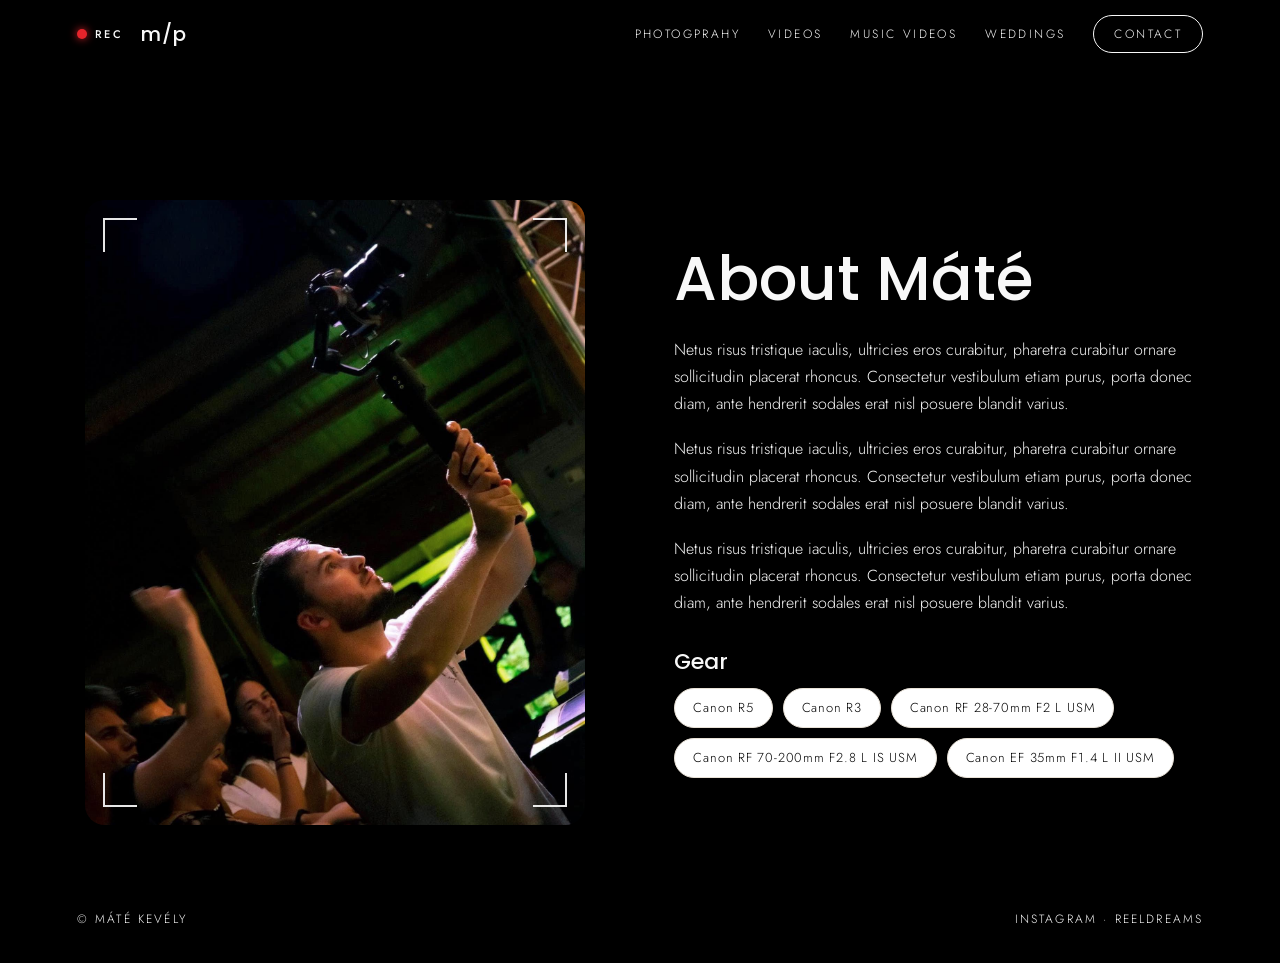
==== about.html @ 7e855625 "Add files via upload" ====
<!doctype html>
<html lang="en">

<head>
    <meta charset="utf-8">
    <meta name="viewport" content="width=device-width, initial-scale=1, viewport-fit=cover">
    <title>matpakk pictures</title>
    <meta name="description" content="Wedding, concert and music video filmmaker.">
    <link rel="preconnect" href="https://fonts.googleapis.com">
    <link rel="preconnect" href="https://fonts.gstatic.com" crossorigin>
    <link href="https://fonts.googleapis.com/css2?family=Jost:wght@300;400;500&family=Poppins:wght@500&display=swap"
        rel="stylesheet">
    <link rel="stylesheet" href="style.css">
</head>

<body>

    <header class="nav" id="nav">
        <a class="brand" href="#top" aria-label="Back to top">
            <span class="rec"><i class="dot"></i>REC</span>
            <!-- <span class="rec"><i class="dot"></i>REC <em id="tc">00:00:00</em></span> -->
            <b>m/p</b>
        </a>
        <button class="burger" id="burger" aria-label="Menu" aria-expanded="false"><span></span><span></span></button>
        <nav id="menu">
            <a href="./photos.html">Photogprahy</a>
            <a href="./videos.html">Videos</a>
            <a href="./musicvideos.html">Music Videos</a>
            <a href="https://www.reeldreams.net/">Weddings</a>
            <a href="./contact.html" class="cta">Contact</a>
        </nav>
    </header>

    <section class="sec" id="about">
        <div class="about">
            <figure class="photo rv l">
                <img src="./images/624863823_18304397620282517_599026510253108577_n.jpg" alt="Photo of the filmmaker"
                    onerror="this.style.display='none'">
                <i class="c tl"></i><i class="c tr"></i><i class="c bl"></i><i class="c br"></i>
                <span class="focus"></span>
                <figcaption>ƒ/1.8 · 1/50 · ISO 400</figcaption>
            </figure>
            <div class="bio">
                <!-- <p class="eyebrow rv">About</p> -->
                <h2 class="rv" style="--d:.1s">About Máté</h2>
                <p class="rv" style="--d:.2s">Netus risus tristique iaculis, ultricies eros curabitur, pharetra
                    curabitur ornare
                    sollicitudin placerat rhoncus.
                    Consectetur vestibulum etiam purus, porta donec diam, ante hendrerit sodales erat nisl posuere
                    blandit varius.
                </p>
                <p class="rv" style="--d:.2s">Netus risus tristique iaculis, ultricies eros curabitur, pharetra
                    curabitur ornare
                    sollicitudin placerat rhoncus.
                    Consectetur vestibulum etiam purus, porta donec diam, ante hendrerit sodales erat nisl posuere
                    blandit varius.
                </p>
                <p class="rv" style="--d:.3s">Netus risus tristique iaculis, ultricies eros curabitur, pharetra
                    curabitur ornare
                    sollicitudin placerat rhoncus.
                    Consectetur vestibulum etiam purus, porta donec diam, ante hendrerit sodales erat nisl posuere
                    blandit varius.
                </p>
                <h3 class="rv" style="--d:.4s">Gear</h3>
                <ul class="kit rv" style="--d:.5s">
                    <li>Canon R5</li>
                    <li>Canon R3</li>
                    <li>Canon RF 28-70mm F2 L USM</li>
                    <li>Canon RF 70-200mm F2.8 L IS USM</li>
                    <li>Canon EF 35mm F1.4 L II USM</li>
                </ul>
            </div>
        </div>
    </section>

    <footer>
        <span>© <span id="yr"></span> Máté Kevély</span>
        <span><a href="https://www.instagram.com/matpakk/">Instagram</a> · <a
                href="https://www.reeldreams.net/">REELDREAMS</a></span>
    </footer>

    <script src="script.js"></script>
</body>

</html>
---- style.css ----
:root {
  --bg: black;
  --alt: #faf7f2;
  --white: rgb(248, 248, 248);
  --ink: rgb(248, 248, 248);;
  --mute: #7a746b;
  --line: #e8e1d6;
  --gold: #b79a6a;
  --grey: #edece9;
  --gold-d: #8f7347;
  --serif: "Poppins", Georgia, serif;
  --sans: "Jost", "Helvetica Neue", Arial, sans-serif;
  --pad: 6vw;
  --nav: 68px;
}

*,
*::before,
*::after {
  box-sizing: border-box
}

html {
  scroll-behavior: smooth;
  scroll-padding-top: var(--nav);
  overflow-x: clip;
}

body {
  margin: 0;
  background: var(--bg);
  color: var(--ink);
  font-family: var(--sans);
  font-weight: 300;
  line-height: 1.7;
  overflow-x: hidden
}

.logos {
  position: absolute;
  right: var(--pad);
  bottom: 28px;
  z-index: 2;
  display: flex;
  filter: invert(1);
  gap: 20px;
}

.logos img {
  display: block;
  width: 32px;
  height: 32px;
}

.logos a {
  color: black;
}

a {
  /* color: inherit; */
  color: var(--white);
  text-decoration: none;
}

#choices {
  position: relative;
  display: grid;
  grid-template-columns: repeat(3, 1fr);
  grid-template-rows: repeat(2, 400px);
  gap: 10px;
}

.choices img{
  transition: transform 0.3s ease;
}

.choices:hover img {
  transform: scale(1.12);
  filter: none;
  transition: transform .9s cubic-bezier(.2, .8, .2, 1);
}

#choices::after {
    position: absolute;
    inset: 0;
    content: "";
  background: linear-gradient(to bottom,
        rgba(0, 0, 0, 1) 0%,
        /* solid black at the very top */
        rgba(0, 0, 0, .40) 5%,
        rgba(0, 0, 0, 0) 100%
        /* clear at the bottom */
      );
    pointer-events: none;
}

.choices:nth-child(-n+2) {
  grid-row: span 2;
}

#choices img {
  position: absolute;
  width: 100%;
  height: 100%;
  object-fit: cover;
  display: block;
}

.choices {
  position: relative;
  overflow: hidden;
}

.choices span {
  position: absolute;
  display: grid;
  place-items: center;
  color: var(--white);
  inset: 0;
  font-size: 29px;
  letter-spacing: 0.2em;
  /* background: rgba(0, 0, 0, 0.35); */
}

h1,
h2,
h3 {
  font-family: var(--serif);
  font-weight: 500;
  margin: 0;
  line-height: 1.05
}

img,
video,
iframe {
  max-width: 100%
}

p {
  color: var(--white) !important;
}

/* #photography{
  display: grid;
  grid-template-columns: 1fr 1fr 1fr;
  gap: 10px;
  object-fit: cover;
} */

.page-banner {
  position: relative;
  display: flex;
  align-items: flex-end;
  /* text sits at the bottom */
  height: 40vh;
  min-height: 420px;
  overflow: hidden;
}

.page-banner img {
  position: absolute;
  inset: 0;
  width: 100%;
  height: 100%;
  object-fit: cover;
}

/* the fade: black at the bottom, plus soft shading at the top and left */
.page-banner::after {
  content: "";
  position: absolute;
  inset: 0;
  background:
    linear-gradient(to top, #000 0%, rgba(0, 0, 0, 0) 50%),
    linear-gradient(to bottom, rgba(0, 0, 0, .7), rgba(0, 0, 0, 0) 30%),
    linear-gradient(to right, rgba(0, 0, 0, .6), rgba(0, 0, 0, 0) 45%);
}

.page-banner-text {
  position: relative;
  z-index: 2;
  /* above the fade */
  width: 100%;
  max-width: 1200px;
  /* same width as your content, so the left edges line up */
  margin: 0 auto;
  padding: 0 var(--pad) 50px;
}

.page-banner .eyebrow {
  margin: 0;
  color: white;
  font-size: 20px;
  letter-spacing: 0.1em;
  /* tighter than your default gold label */
}

.page-banner h1 {
  font-size: clamp(56px, 8vw, 96px);
  text-transform: uppercase;
  letter-spacing: -0.01em;
}

/* ---------- scroll animations (replay every time) ---------- */
.rv {
  opacity: 0;
  transform: translateY(20px);
  transition: opacity .5s ease, transform .9s cubic-bezier(.2, .8, .2, 1);
  transition-delay: var(--d, 0s)
}

.rv.l {
  transform: translateX(-44px)
}

.rv.r {
  transform: translateX(44px)
}

.rv.z {
  transform: scale(.94)
}

.rv.in {
  opacity: 1;
  transform: none
}

.gallery {
  columns: 3 350px;
  column-gap: 10px;
  padding: 0;
}

.gallery img {
  display: block;
  width: 100%;
  height: auto;
  margin-bottom: 8px;
  break-inside: avoid;
  transition: transform 0.25s ease;
  cursor: zoom-in;
}

/* ---------- navbar ---------- */
.nav {
  background: transparent;
  position: fixed;
  inset: 0 0 auto 0;
  z-index: 50;
  height: var(--nav);
  display: flex;
  align-items: center;
  justify-content: space-between;
  padding: env(safe-area-inset-top, 0) var(--pad) 0;
  color: #fff;
  /* transition: background .4s, color .4s, box-shadow .4s */
}

.nav.solid {
  background: black;
  backdrop-filter: blur(10px);
  color: var(--ink);
  /*box-shadow: 0 1px 0 var(--line)*/
}

.brand {
  display: flex;
  align-items: center;
  gap: 18px
}

.brand b {
  font-family: var(--serif);
  font-size: 20px;
  font-weight: 500;
  letter-spacing: .04em
}

.rec {
  display: flex;
  align-items: center;
  gap: 8px;
  font-size: 11px;
  font-weight: 500;
  letter-spacing: .22em
}

.rec em {
  font-style: normal;
  font-variant-numeric: tabular-nums;
  opacity: .75;
  letter-spacing: .1em
}

.dot {
  width: 10px;
  height: 10px;
  border-radius: 50%;
  background: #e5242b;
  box-shadow: 0 0 8px #e5242b;
  animation: blink 1.0s steps(1) infinite
}

@keyframes blink {
  50% {
    opacity: .1;
    box-shadow: none
  }
}

.nav nav {
  display: flex;
  align-items: center;
  gap: 28px;
  font-size: 12px;
  letter-spacing: .2em;
  text-transform: uppercase
}

.nav nav a {
  position: relative;
  padding: 6px 0
}

.nav nav a:not(.cta)::after {
  content: "";
  position: absolute;
  left: 0;
  right: 0;
  bottom: 0;
  height: 1px;
  background: currentColor;
  transform: scaleX(0);
  transform-origin: left;
  transition: transform .3s
}

.nav nav a:hover::after {
  transform: none
}

.nav .cta {
  border: 1px solid currentColor;
  padding: 8px 20px;
  border-radius: 99px;
  transition: background .3s, color .3s
}

.nav .cta:hover {
  background: #e5242b;
  border-color: var(--gold);
  color: #fff
}

.burger {
  display: none;
  background: none;
  border: 0;
  width: 40px;
  height: 40px;
  cursor: pointer;
  color: var(--white);
  position: relative
}

.burger span {
  position: absolute;
  left: 9px;
  right: 9px;
  height: 1.5px;
  background: currentColor;
  transition: transform .3s
}

.burger span:first-child {
  top: 16px
}

.burger span:last-child {
  top: 24px
}

.burger[aria-expanded=true] span:first-child {
  transform: translateY(4px) rotate(45deg)
}

.burger[aria-expanded=true] span:last-child {
  transform: translateY(-4px) rotate(-45deg)
}

/* ---------- hero ---------- */
.hero {
  position: relative;
  min-height: 100svh;
  margin-top: 0;
  display: flex;
  align-items: center;
  overflow: hidden;
  background: #2b2926;
  color: #fff
}

.hero-video {
  position: absolute;
  inset: 0;
  width: 100%;
  height: 100%;
  object-fit: cover;
}

.hero::after {
  content: "";
  position: absolute;
  inset: 0;
  background: 
linear-gradient(to top, #000 0%, rgba(0, 0, 0, 0) 50%),
  linear-gradient(to bottom, rgba(0, 0, 0, .7), rgba(0, 0, 0, 0) 30%),
  linear-gradient(to right, rgba(0, 0, 0, .6), rgba(0, 0, 0, 0) 45%);
}

.hero-in {
  position: relative;
  z-index: 2;
  padding: calc(var(--nav) + 30px) var(--pad) 90px;
  max-width: 900px
}

.eyebrow {
  font-size: 12px;
  letter-spacing: .32em;
  text-transform: uppercase;
  color: var(--gold);
  margin: 0 0 18px
}

.hero .eyebrow {
  color: #e9d9b8
}

.hero h1 {
  font-size: clamp(50px, 8.5vw, 100px);
  letter-spacing: -.02em
}

.hero h1 em {
  font-weight: 400;
}

.hero-p {
  font-size: clamp(16px, 1.5vw, 20px);
  max-width: 520px;
  margin: 24px 0 0;
  opacity: .92
}

.row {
  display: flex;
  gap: 14px;
  flex-wrap: wrap;
  margin-top: 34px
}

.btn {
  display: inline-block;
  padding: 15px 32px;
  border-radius: 99px;
  border: 1px solid var(--white);
  background: black;
  color: #fff;
  font: 500 12px var(--sans);
  letter-spacing: .22em;
  text-transform: uppercase;
  cursor: pointer;
  transition: background .3s, color .3s, transform .3s
}

.btn:hover {
  background: #fff;
  color: var(--ink);
  border-color: #fff;
  transform: translateY(-2px)
}

.btn.ghost {
  background: transparent;
  border-color: rgba(255, 255, 255, .7)
}

.btn.ghost:hover {
  background: #fff;
  color: var(--ink)
}

.scroll {
  position: absolute;
  z-index: 2;
  left: 50%;
  color: var(--white);
  bottom: 28px;
  transform: translateX(-50%);
  font-size: 11px;
  letter-spacing: .3em;
  text-transform: uppercase;
  animation: bob 2.2s ease-in-out infinite
}

@keyframes bob {
  50% {
    transform: translate(-50%, 6px)
  }
}

/* ---------- sections ---------- */
.sec {
  padding: 50px var(--pad) 50px;
  margin: 0 8px;
}

#music-videos {
  padding-bottom: 0;

}

.sec.alt {
  background: black;
  padding: var(--pad);
}

.sec-h {
  margin-bottom: 56px;
  display: grid;
  justify-items: center;
  grid-template-columns: auto 1fr;
  column-gap: 22px;
  align-items: baseline;
  padding-bottom: 22px;
  /* border-bottom: 1px solid var(--line) */
}

.sec-h span {
  font-size: 12px;
  letter-spacing: .3em;
  color: var(--gold-d)
}

.sec-h h2 {
  font-size: clamp(38px, 5vw, 50px);
  letter-spacing: -.02em
}

.sec-h p {
  grid-column: 2;
  margin: 10px 0 0;
  color: var(--white);
  max-width: 520px
}

/* about */

#about {
  background-color: rgb(0, 0, 0);
}

.about {
  display: grid;
  grid-template-columns: minmax(400px, 500px) 1fr;
  gap: clamp(40px, 7vw, 110px);
  align-items: center;
  max-width: 1200px;
  margin: 0 auto;
  padding-top: 150px;
}

.photo {
  position: relative;
  margin: 0;
  aspect-ratio: 4/5;
  object-fit:scale-down;
  overflow: hidden;
  border-radius: 20px;
  /* background: linear-gradient(160deg, #e9e1d3, #cfc2ab); */
  cursor: crosshair
}

.photo .rv .l {
  border-radius: 10%;
}

.photo img {
  width: 100%;
  height: 100%;
  object-fit: cover;
  display: block;
  transition: transform 1.4s cubic-bezier(.2, .8, .2, 1), filter .8s;
  filter: saturate(.9)
}

.photo:hover img {
  transform: scale(1.12);
  filter: none
}

/* camera zoom-in */
.photo .c {
  position: absolute;
  width: 34px;
  height: 34px;
  border: 2px solid #fff;
  opacity: .9;
  transition: transform .9s cubic-bezier(.2, .8, .2, 1);
}

.photo .tl {
  top: 18px;
  left: 18px;
  border-right: 0;
  border-bottom: 0
}

.photo .tr {
  top: 18px;
  right: 18px;
  border-left: 0;
  border-bottom: 0
}

.photo .bl {
  bottom: 18px;
  left: 18px;
  border-right: 0;
  border-top: 0
}

.photo .br {
  bottom: 18px;
  right: 18px;
  border-left: 0;
  border-top: 0
}

.photo:hover .tl {
  transform: translate(10px, 10px)
}

.photo:hover .tr {
  transform: translate(-10px, 10px)
}

.photo:hover .bl {
  transform: translate(10px, -10px)
}

.photo:hover .br {
  transform: translate(-10px, -10px)
}

.photo .focus {
  position: absolute;
  left: 50%;
  top: 44%;
  width: 80px;
  height: 80px;
  margin: -40px;
  border: 1.5px solid #fff;
  opacity: 0;
  transform: scale(1.7);
  transition: opacity .4s, transform .7s cubic-bezier(.2, .8, .2, 1)
}

.photo:hover .focus {
  opacity: .95;
  transform: scale(1)
}

.photo figcaption {
  position: absolute;
  left: 0;
  right: 0;
  bottom: 26px;
  text-align: center;
  color: #fff;
  font-size: 11px;
  letter-spacing: .25em;
  opacity: 0;
  transition: opacity .5s;
  text-shadow: 0 2px 8px rgba(0, 0, 0, .5)
}

.photo:hover figcaption {
  opacity: 1
}

.bio h2 {
  font-size: clamp(38px, 4.8vw, 68px);
  margin-bottom: 24px
}

.bio p {
  max-width: 560px;
  margin: 0 0 18px;
  color: #4a4540
}

.bio .eyebrow {
  color: var(--gold-d);
  margin-bottom: 12px
}

.bio h3 {
  font-size: 22px;
  margin: 34px 0 14px
}

.kit {
  list-style: none;
  display: flex;
  flex-wrap: wrap;
  gap: 10px;
  padding: 0;
  margin: 0
}

.kit li {
  border: 1px solid var(--line);
  border-radius: 99px;
  padding: 8px 18px;
  font-size: 13px;
  letter-spacing: .06em;
  background: #fff;
  color: #000;
  transition: border-color .3s, color .3s
}

.kit li:hover {
  border-color: var(--gold);
  color: var(--gold-d)
}

/* video tiles: edge to edge, tight gaps, caption inside the video */
#weddings,
/* #concerts, */
#music-videos {
  padding-left: 0;
  padding-right: 0;

}

#concerts .sec-h,
#music-videos .sec-h {
  margin-left: var(--pad);
  margin-right: var(--pad)
}

.vgrid {
  columns: 4 260px;
  column-gap: 6px;
  padding: 50px 100px;
}

.mgrid {
  position: relative;
  overflow: hidden;
  columns: 2;
  /* column-width: 10px; */
  column-gap: 100px;
  padding: 50px 100px;
}

.mgrid .tile {
  margin-bottom: 60px;
  /* background:
  linear-gradient(to bottom, rgba(0, 0, 0, .7), rgba(0, 0, 0, 0) 30%); */
}
/* 
.mgrid::after {
  position: absolute;
  inset: 0;
  content: "";
  background:
  linear-gradient(to bottom, rgba(0, 0, 0, .7), rgba(0, 0, 0, 0) 30%),
} */

.mgrid .tile figcaption {
  inset: 0;
  display: grid;
  place-items: center;
  text-align: center;
  padding: 0;
  /* background: rgba(0, 0, 0, 0.35); */
}

.mgrid .tile figcaption b {
  font-family: var(--sans);
  font-size: 29px;
  font-weight: 300;
  letter-spacing: 0.2em;
  text-transform: uppercase;
    text-shadow: 0 2px 14px rgba(0, 0, 0, .7);
}

.mgrid .pic::after {
  content: "";
  position: absolute;
  inset: 0;
  background: linear-gradient(to bottom,
        rgba(0, 0, 0, 1) 0%,
        /* solid black at the very top */
        rgba(0, 0, 0, .40) 5%,
        rgba(0, 0, 0, 0) 100%
        /* clear at the bottom */
      );
  pointer-events: none;
}

.tile {
  display: block;
  width: 100%;
  margin: 0 0 6px 0;
  cursor: pointer;
  outline: none;
  break-inside: avoid;
}

.pic {
  position: relative;
  height: var(--h, 300px);
  overflow: hidden;
  border-radius: 2px;
  container-type: size;
  /* filter: grayscale(1); */
  /* background: linear-gradient(135deg, #e9e1d3, #cfc2ab); */
  filter: saturate(1);
}

.pic>img {
  position: absolute;
  inset: 0;
  width: 100%;
  height: 100%;
  object-fit: cover;
  transition: transform 1s
}

.pic iframe {
  position: absolute;
  left: 50%;
  top: 50%;
  width: max(100cqw, 177.78cqh);
  height: max(100cqh, 56.25cqw);
  transform: translate(-50%, -50%);
  border: 0;
  pointer-events: none
}

.tile:hover .pic>img {
  transform: scale(1.05);
}

.tile:hover .pic {
  filter: grayscale(0);
}

/* .play {
  position: absolute;
  z-index: 2;
  left: 50%;
  top: 50%;
  width: 60px;
  height: 60px;
  margin: -30px;
  display: grid;
  place-items: center;
  border-radius: 50%;
  background: rgba(255, 255, 255, .88);
  color: var(--ink);
  font-style: normal;
  font-size: 15px;
  padding-left: 3px;
  transition: opacity .3s, transform .3s
} */

.tile:hover .play {
  opacity: 0;
  transform: scale(1.5);
}

.tile figcaption {
  position: absolute;
  z-index: 2;
  left: 0;
  right: 0;
  bottom: 0;
  display: flex;
  justify-content: center;
  align-items: center;
  gap: 12px;
  padding: 56px 22px 18px;
  color: #fff;
  /* background: 
  linear-gradient(to top, #000 0%, rgba(0, 0, 0, 0) 50%),
    linear-gradient(to bottom, rgba(0, 0, 0, .7), rgba(0, 0, 0, 0) 30%),
    linear-gradient(to right, rgba(0, 0, 0, .6), rgba(0, 0, 0, 0) 45%); */
  pointer-events: none
}

.tile figcaption b {
  font-family: var(--serif);
  font-size: 24px;
  font-weight: 500;
  line-height: 1.1
}

.tile figcaption span {
  font-size: 11px;
  letter-spacing: .18em;
  text-transform: uppercase;
  opacity: .85
}

/* contact */
.contact {
  display: grid;
  grid-template-columns: 1fr;
  gap: clamp(40px, 6vw, 90px);
  max-width: 1200px;
  margin: 0 auto;
}

.steps {
  list-style: none;
  margin: 0;
  padding: 0;
  display: grid;
  gap: 30px;
  align-content: start
}

/* .faq {
  align-content: start;
  border-top: 1px solid var(--line)
}

.faq details {
  border-bottom: 1px solid var(--line)
}

.faq summary {
  list-style: none;
  cursor: pointer;
  display: flex;
  justify-content: space-between;
  align-items: center;
  gap: 16px;
  padding: 20px 0;
  font-family: var(--serif);
  font-size: 24px;
  line-height: 1.2;
  transition: color .3s
} */

/* .faq summary::-webkit-details-marker {
  display: none
}

.faq summary::after {
  content: "+";
  flex: none;
  color: var(--gold-d);
  font: 300 28px var(--sans);
  transition: transform .3s
}

.faq summary:hover {
  color: var(--gold-d)
}

.faq details[open] summary::after {
  transform: rotate(45deg)
} */

/* .faq p {
  margin: 0 0 22px;
  max-width: 520px;
  color: var(--mute)
} */

.steps li {
  padding-left: 22px;
  border-left: 1px solid var(--white)
}

.steps b {
  display: block;
  font-family: var(--serif);
  font-size: 26px;
  font-weight: 500
}

.steps span {
  color: var(--white)
}

.form {
  display: grid;
  grid-template-columns: 1fr 1fr;
  gap: 18px;
  background: black;
  /* border: 1px solid var(--line); */
  padding: clamp(22px, 3vw, 40px);
  border-radius: 6px;
}

.form label {
  display: grid;
  gap: 6px;
  font-size: 11px;
  letter-spacing: .2em;
  text-transform: uppercase;
  color: var(--white);
}

.form .full {
  grid-column: 1/-1
}

.form input,
.form select,
.form textarea {
  font: 300 16px var(--sans);
  color: var(--ink);
  padding: 12px 14px;
  border: 1px solid var(--line);
  border-radius: 4px;
  background: #fff;
  letter-spacing: 0;
  text-transform: none;
  transition: border-color .3s, box-shadow .3s
}

.form input:focus,
.form select:focus,
.form textarea:focus {
  outline: 0;
  border-color: var(--white);
  box-shadow: 0 0 0 3px rgba(183, 154, 106, .2)
}

.form .btn:hover {
  background: red;
  border-color: red;
  color: #fff
}

.small {
  margin: 0;
  font-size: 15px;
  color: var(--white);
}

.small a {
  color: var(--white-d);
  border-bottom: 1px solid var(--line)
}

footer {
  display: flex;
  justify-content: space-between;
  gap: 12px;
  flex-wrap: wrap;
  padding: 34px var(--pad) calc(34px + env(safe-area-inset-bottom, 0px));
  /* border-top: 1px solid var(--line); */
  font-size: 12px;
  letter-spacing: .18em;
  text-transform: uppercase;
  color: var(--white)
}

footer a:hover {
  color: var(--gold-d)
}

/* ---------- lightbox ---------- */
#lb {
  position: fixed;
  inset: 0;
  z-index: 100;
  display: flex;
  align-items: center;
  justify-content: center;
  background: rgba(255, 255, 255, .97);
  opacity: 0;
  pointer-events: none;
  transition: opacity .3s
}

#lb.show {
  opacity: 1;
  pointer-events: auto
}

#lb iframe {
  width: min(92vw, 1100px);
  aspect-ratio: 16/9;
  height: auto;
  border: 0;
  border-radius: 6px;
  box-shadow: 0 30px 80px rgba(43, 41, 38, .35);
  background: #000
}

#lb button {
  position: absolute;
  width: 48px;
  height: 48px;
  border-radius: 50%;
  border: 1px solid var(--line);
  background: #fff;
  color: var(--ink);
  font-size: 24px;
  line-height: 1;
  cursor: pointer;
  transition: background .3s, color .3s
}

#lb button:hover {
  background: var(--gold);
  border-color: var(--gold);
  color: #fff
}

.lb-x {
  top: max(18px, env(safe-area-inset-top));
  right: 22px;
  font-size: 16px !important
}

.lb-p,
.lb-n {
  top: 50%;
  margin-top: -24px
}

.lb-p {
  left: 20px
}

.lb-n {
  right: 20px
}

.lb-i {
  position: absolute;
  left: 0;
  right: 0;
  bottom: max(20px, env(safe-area-inset-bottom));
  text-align: center;
  font-size: 12px;
  letter-spacing: .2em;
  color: var(--white)
}

.lb-i b {
  font-family: var(--serif);
  font-size: 20px;
  font-weight: 500;
  color: var(--ink);
  letter-spacing: 0;
  margin-right: 12px
}

/* ---------- mobile ---------- */
@media(max-width:900px) {
  .burger {
    display: block
  }

  .nav nav {
    position: fixed;
    top: var(--nav);
    left: 0;
    right: 0;
    flex-direction: column;
    align-items: flex-start;
    gap: 6px;
    padding: 20px var(--pad) 28px;
    background: rgba(255, 255, 255, .97);
    color: var(--ink);
    box-shadow: 0 20px 30px -20px rgba(0, 0, 0, .2);
    transform: translateY(-12px);
    opacity: 0;
    pointer-events: none;
    transition: opacity .3s, transform .3s
  }

     #choices {
       grid-template-columns: 1fr !important;
       grid-template-rows: none !important;
       grid-auto-rows: 170px !important;
     }
  
     .choices:nth-child(-n+2) {
       grid-row: auto !important;
     }

  .nav nav.open {
    transform: none;
    background: transparent;
    opacity: 1;
    pointer-events: auto
  }

  .rec em {
    display: none;
  }

  .about,
  .contact {
    grid-template-columns: 1fr;
  }

  .sec {
    padding: 50px 0 20px;
  }

  .vgrid {
    grid-template-columns: 1fr;
    padding: 0;
  }

  .tile {
    grid-column: 1/-1
  }

  .pic {
    height: 56vw
  }

  /* .reel {
    width: 150px;
    transform: translate(calc(100% - 40px), -50%)
  }

  .reel:hover,
  .reel:focus-visible,
  .reel.open {
    transform: translate(calc(100% - 84px), -50%)
  } */

  .form {
    grid-template-columns: 1fr
  }

  .lb-p {
    left: 8px
  }

  .lb-n {
    right: 8px
  }

  .lb-p,
  .lb-n {
    width: 40px !important;
    height: 40px !important
  }
}

@media(prefers-reduced-motion:reduce) {
  .rv {
    opacity: 1;
    transform: none;
    transition: none
  }

  html {
    scroll-behavior: auto
  }

  .dot,
  .scroll {
    animation: none
  }
}

.scroll {
  position: absolute;
  left: 100px;
}

.page-banner {
  height: 50vh;
  min-height: 340px;
}

/* keep the subject in view when the photo is cropped to a narrow screen */
.page-banner img {
  object-position: 60% center;
}

/* the left shading is less useful on a narrow screen, so strengthen the bottom fade instead */
.page-banner::after {
  background:
    linear-gradient(to top, #000 0%, rgba(0, 0, 0, 0) 65%),
    linear-gradient(to bottom, rgba(0, 0, 0, .7), rgba(0, 0, 0, 0) 30%);
}

.page-banner-text {
  padding: 0 var(--pad) 32px;
}

.page-banner .eyebrow {
  font-size: 15px;
}

.page-banner h1 {
  font-size: clamp(44px, 14vw, 64px);
}
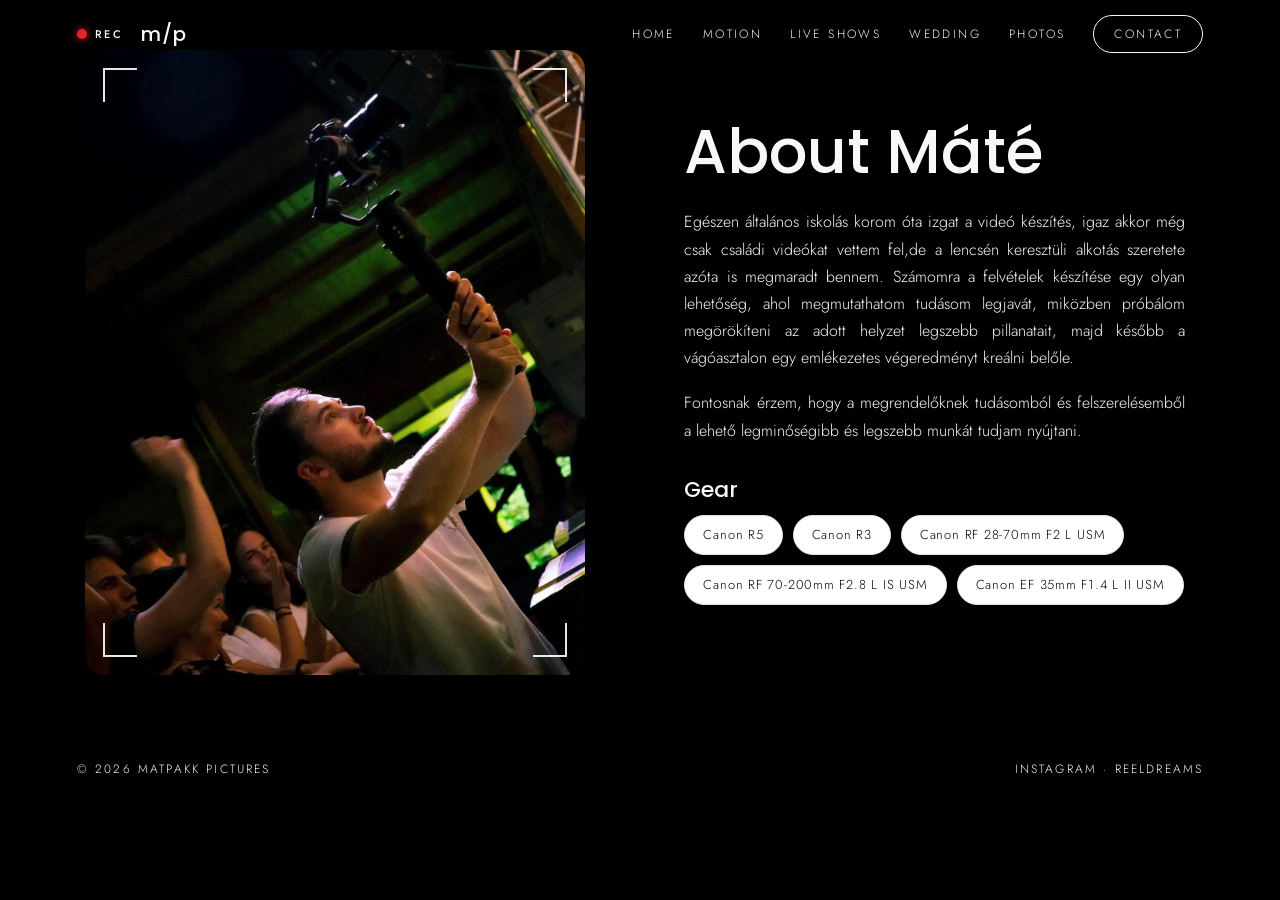
==== commit 034f9159: "Add files via upload" ====
--- a/about.html
+++ b/about.html
@@ -23,11 +23,12 @@
         </a>
         <button class="burger" id="burger" aria-label="Menu" aria-expanded="false"><span></span><span></span></button>
         <nav id="menu">
-            <a href="./photos.html">Photogprahy</a>
-            <a href="./videos.html">Videos</a>
-            <a href="./musicvideos.html">Music Videos</a>
-            <a href="https://www.reeldreams.net/">Weddings</a>
-            <a href="./contact.html" class="cta">Contact</a>
+                <a href="./index.html">Home</a>
+                <a href="./motion.html">Motion</a>
+                <a href="https://www.youtube.com/@matpakkpictures/shorts">Live Shows</a>
+                <a href="https://www.reeldreams.net/">Wedding</a>
+                <a href="./photos.html">Photos</a>
+                <a href="#contact" class="cta">Contact</a>
         </nav>
     </header>
 
@@ -43,23 +44,20 @@
             <div class="bio">
                 <!-- <p class="eyebrow rv">About</p> -->
                 <h2 class="rv" style="--d:.1s">About Máté</h2>
-                <p class="rv" style="--d:.2s">Netus risus tristique iaculis, ultricies eros curabitur, pharetra
-                    curabitur ornare
-                    sollicitudin placerat rhoncus.
-                    Consectetur vestibulum etiam purus, porta donec diam, ante hendrerit sodales erat nisl posuere
-                    blandit varius.
+                <p class="rv" style="--d:.2s">Egészen általános iskolás korom óta izgat a
+                    videó készítés, igaz akkor még csak családi
+                    videókat vettem fel,de a lencsén keresztüli
+                    alkotás szeretete azóta is megmaradt bennem.
+                    Számomra a felvételek készítése egy olyan
+                    lehetőség, ahol megmutathatom tudásom
+                    legjavát, miközben próbálom megörökíteni az
+                    adott helyzet legszebb pillanatait, majd később
+                    a vágóasztalon egy emlékezetes végeredményt kreálni belőle.
                 </p>
-                <p class="rv" style="--d:.2s">Netus risus tristique iaculis, ultricies eros curabitur, pharetra
-                    curabitur ornare
-                    sollicitudin placerat rhoncus.
-                    Consectetur vestibulum etiam purus, porta donec diam, ante hendrerit sodales erat nisl posuere
-                    blandit varius.
-                </p>
-                <p class="rv" style="--d:.3s">Netus risus tristique iaculis, ultricies eros curabitur, pharetra
-                    curabitur ornare
-                    sollicitudin placerat rhoncus.
-                    Consectetur vestibulum etiam purus, porta donec diam, ante hendrerit sodales erat nisl posuere
-                    blandit varius.
+                <p class="rv" style="--d:.3s">Fontosnak érzem, hogy a megrendelőknek
+                    tudásomból és felszerelésemből a lehető
+                    legminőségibb és legszebb munkát tudjam
+                    nyújtani.
                 </p>
                 <h3 class="rv" style="--d:.4s">Gear</h3>
                 <ul class="kit rv" style="--d:.5s">
@@ -74,7 +72,7 @@
     </section>
 
     <footer>
-        <span>© <span id="yr"></span> Máté Kevély</span>
+        <span>© 2026<span id="yr"></span> matpakk pictures</span>
         <span><a href="https://www.instagram.com/matpakk/">Instagram</a> · <a
                 href="https://www.reeldreams.net/">REELDREAMS</a></span>
     </footer>
--- a/style.css
+++ b/style.css
@@ -27,13 +27,13 @@
 }
 
 body {
+  overflow-x: hidden;
   margin: 0;
   background: var(--bg);
   color: var(--ink);
   font-family: var(--sans);
   font-weight: 300;
   line-height: 1.7;
-  overflow-x: hidden
 }
 
 .logos {
@@ -76,7 +76,6 @@
 
 .choices:hover img {
   transform: scale(1.12);
-  filter: none;
   transition: transform .9s cubic-bezier(.2, .8, .2, 1);
 }
 
@@ -113,13 +112,39 @@
 
 .choices span {
   position: absolute;
+  font-weight: bold;
   display: grid;
   place-items: center;
   color: var(--white);
   inset: 0;
   font-size: 29px;
   letter-spacing: 0.2em;
-  /* background: rgba(0, 0, 0, 0.35); */
+  background: rgba(0, 0, 0, 0.35);
+}
+
+.col img {
+  position: absolute;
+  inset: 0;
+  width: 100%;
+  height: 100%;
+  object-fit: cover;
+  transition: transform .9s cubic-bezier(.2, .8, .2, 1);
+}
+
+.col:hover img {
+  transform: scale(1.08);
+}
+
+.col span {
+  position: absolute;
+  inset: 0;
+  display: grid;
+  place-items: center;
+  text-align: center;
+  font-size: 22px;
+  letter-spacing: .2em;
+  text-transform: uppercase;
+  text-shadow: 0 2px 14px rgba(0, 0, 0, .7);
 }
 
 h1,
@@ -148,65 +173,11 @@
   object-fit: cover;
 } */
 
-.page-banner {
-  position: relative;
-  display: flex;
-  align-items: flex-end;
-  /* text sits at the bottom */
-  height: 40vh;
-  min-height: 420px;
-  overflow: hidden;
-}
-
-.page-banner img {
-  position: absolute;
-  inset: 0;
-  width: 100%;
-  height: 100%;
-  object-fit: cover;
-}
-
-/* the fade: black at the bottom, plus soft shading at the top and left */
-.page-banner::after {
-  content: "";
-  position: absolute;
-  inset: 0;
-  background:
-    linear-gradient(to top, #000 0%, rgba(0, 0, 0, 0) 50%),
-    linear-gradient(to bottom, rgba(0, 0, 0, .7), rgba(0, 0, 0, 0) 30%),
-    linear-gradient(to right, rgba(0, 0, 0, .6), rgba(0, 0, 0, 0) 45%);
-}
-
-.page-banner-text {
-  position: relative;
-  z-index: 2;
-  /* above the fade */
-  width: 100%;
-  max-width: 1200px;
-  /* same width as your content, so the left edges line up */
-  margin: 0 auto;
-  padding: 0 var(--pad) 50px;
-}
-
-.page-banner .eyebrow {
-  margin: 0;
-  color: white;
-  font-size: 20px;
-  letter-spacing: 0.1em;
-  /* tighter than your default gold label */
-}
-
-.page-banner h1 {
-  font-size: clamp(56px, 8vw, 96px);
-  text-transform: uppercase;
-  letter-spacing: -0.01em;
-}
-
 /* ---------- scroll animations (replay every time) ---------- */
 .rv {
   opacity: 0;
   transform: translateY(20px);
-  transition: opacity .5s ease, transform .9s cubic-bezier(.2, .8, .2, 1);
+  transition: opacity .5s ease, transform .4s cubic-bezier(.2, .8, .2, 1);
   transition-delay: var(--d, 0s)
 }
 
@@ -228,20 +199,63 @@
 }
 
 .gallery {
-  columns: 3 350px;
-  column-gap: 10px;
-  padding: 0;
-}
-
-.gallery img {
+  display: grid;
+  grid-template-columns: repeat(4, 1fr);
+  grid-auto-rows: 260px;
+  grid-auto-flow: dense;
+  /* fills holes so there are no gaps */
+  gap: 8px;
+}
+
+.shot {
+  position: relative;
+  margin: 0;
+  overflow: hidden;
+}
+
+.shot.wide {
+  grid-column: span 2;
+}
+
+.shot.tall {
+  grid-row: span 2;
+}
+
+.shot.big {
+  grid-column: span 2;
+  grid-row: span 2;
+}
+
+.shot img {
+  width: 100%;
+  height: 100%;
+  max-width: none;
+  margin: 0;
+  object-fit: cover;
   display: block;
-  width: 100%;
-  height: auto;
-  margin-bottom: 8px;
-  break-inside: avoid;
-  transition: transform 0.25s ease;
-  cursor: zoom-in;
-}
+  /* filter: saturate(.85) brightness(.9); */
+  transition: transform 1.2s cubic-bezier(.2, .8, .2, 1), filter .6s;
+}
+
+.shot:hover img {
+  transform: scale(1.07);
+  filter: brightness(1);
+  /* colors come alive on hover */
+}
+
+/* soft dark edge, like a vignette
+.shot::after {
+  content: "";
+  position: absolute;
+  inset: 0;
+  background: linear-gradient(to top, rgba(0, 0, 0, .35), transparent 40%);
+  pointer-events: none;
+  transition: opacity .6s;
+}
+
+.shot:hover::after {
+  opacity: 0;
+} */
 
 /* ---------- navbar ---------- */
 .nav {
@@ -260,7 +274,6 @@
 
 .nav.solid {
   background: black;
-  backdrop-filter: blur(10px);
   color: var(--ink);
   /*box-shadow: 0 1px 0 var(--line)*/
 }
@@ -394,7 +407,6 @@
 .hero {
   position: relative;
   min-height: 100svh;
-  margin-top: 0;
   display: flex;
   align-items: center;
   overflow: hidden;
@@ -448,19 +460,19 @@
   font-weight: 400;
 }
 
-.hero-p {
+/* .hero-p {
   font-size: clamp(16px, 1.5vw, 20px);
   max-width: 520px;
   margin: 24px 0 0;
   opacity: .92
-}
-
-.row {
+} */
+
+/* .row {
   display: flex;
   gap: 14px;
   flex-wrap: wrap;
   margin-top: 34px
-}
+} */
 
 .btn {
   display: inline-block;
@@ -488,11 +500,6 @@
   border-color: rgba(255, 255, 255, .7)
 }
 
-.btn.ghost:hover {
-  background: #fff;
-  color: var(--ink)
-}
-
 .scroll {
   position: absolute;
   z-index: 2;
@@ -524,7 +531,6 @@
 }
 
 .sec.alt {
-  background: black;
   padding: var(--pad);
 }
 
@@ -533,7 +539,6 @@
   display: grid;
   justify-items: center;
   grid-template-columns: auto 1fr;
-  column-gap: 22px;
   align-items: baseline;
   padding-bottom: 22px;
   /* border-bottom: 1px solid var(--line) */
@@ -558,11 +563,6 @@
 }
 
 /* about */
-
-#about {
-  background-color: rgb(0, 0, 0);
-}
-
 .about {
   display: grid;
   grid-template-columns: minmax(400px, 500px) 1fr;
@@ -570,22 +570,17 @@
   align-items: center;
   max-width: 1200px;
   margin: 0 auto;
-  padding-top: 150px;
+  padding-top: 0;
 }
 
 .photo {
   position: relative;
   margin: 0;
   aspect-ratio: 4/5;
-  object-fit:scale-down;
   overflow: hidden;
   border-radius: 20px;
   /* background: linear-gradient(160deg, #e9e1d3, #cfc2ab); */
   cursor: crosshair
-}
-
-.photo .rv .l {
-  border-radius: 10%;
 }
 
 .photo img {
@@ -697,10 +692,15 @@
   margin-bottom: 24px
 }
 
+.bio {
+  padding: 0 10px;
+}
+
 .bio p {
   max-width: 560px;
   margin: 0 0 18px;
-  color: #4a4540
+  color: #4a4540;
+  text-align: justify;
 }
 
 .bio .eyebrow {
@@ -773,14 +773,6 @@
   /* background:
   linear-gradient(to bottom, rgba(0, 0, 0, .7), rgba(0, 0, 0, 0) 30%); */
 }
-/* 
-.mgrid::after {
-  position: absolute;
-  inset: 0;
-  content: "";
-  background:
-  linear-gradient(to bottom, rgba(0, 0, 0, .7), rgba(0, 0, 0, 0) 30%),
-} */
 
 .mgrid .tile figcaption {
   inset: 0;
@@ -810,7 +802,15 @@
         rgba(0, 0, 0, .40) 5%,
         rgba(0, 0, 0, 0) 100%
         /* clear at the bottom */
-      );
+      ),
+      linear-gradient(to top,
+          rgba(0, 0, 0, 1) 0%,
+          /* solid black at the very top */
+          rgba(0, 0, 0, .40) 5%,
+          rgba(0, 0, 0, 0) 100%
+          /* clear at the bottom */
+        );
+      
   pointer-events: none;
 }
 
@@ -831,7 +831,15 @@
   container-type: size;
   /* filter: grayscale(1); */
   /* background: linear-gradient(135deg, #e9e1d3, #cfc2ab); */
-  filter: saturate(1);
+}
+
+.pic figcaption b {
+  opacity: 0;
+  transition: opacity 0.5s ease;
+}
+
+.pic:hover figcaption b{
+  opacity: 1;
 }
 
 .pic>img {
@@ -856,10 +864,6 @@
 
 .tile:hover .pic>img {
   transform: scale(1.05);
-}
-
-.tile:hover .pic {
-  filter: grayscale(0);
 }
 
 /* .play {
@@ -881,11 +885,6 @@
   transition: opacity .3s, transform .3s
 } */
 
-.tile:hover .play {
-  opacity: 0;
-  transform: scale(1.5);
-}
-
 .tile figcaption {
   position: absolute;
   z-index: 2;
@@ -1006,7 +1005,6 @@
   display: grid;
   grid-template-columns: 1fr 1fr;
   gap: 18px;
-  background: black;
   /* border: 1px solid var(--line); */
   padding: clamp(22px, 3vw, 40px);
   border-radius: 6px;
@@ -1029,7 +1027,7 @@
 .form select,
 .form textarea {
   font: 300 16px var(--sans);
-  color: var(--ink);
+  color: black;
   padding: 12px 14px;
   border: 1px solid var(--line);
   border-radius: 4px;
@@ -1173,8 +1171,27 @@
 /* ---------- mobile ---------- */
 @media(max-width:900px) {
   .burger {
-    display: block
-  }
+    display: block;
+  }
+
+    @keyframes bob-left {
+      50% {
+        transform: translateY(6px);
+      }
+    }
+  
+    .scroll {
+      position: absolute;
+      left: 20px;
+      transform: none;
+      animation-name: bob-left;
+    }
+.hero-in {
+  position: relative;
+  z-index: 2;
+  padding: calc(var(--nav) + 30px) var(--pad) 90px;
+  max-width: 900px
+}
 
   .nav nav {
     position: fixed;
@@ -1194,6 +1211,17 @@
     transition: opacity .3s, transform .3s
   }
 
+.gallery {
+  grid-template-columns: 1fr 1fr;
+  grid-auto-rows: 42vw;
+  gap: 4px;
+}
+
+.shot.wide,
+.shot.big {
+  grid-column: span 2;
+}
+
      #choices {
        grid-template-columns: 1fr !important;
        grid-template-rows: none !important;
@@ -1207,8 +1235,15 @@
   .nav nav.open {
     transform: none;
     background: transparent;
+    backdrop-filter: blur(14px);
+    -webkit-backdrop-filter: blur(14px);
     opacity: 1;
-    pointer-events: auto
+    pointer-events: auto;
+    height: 100%;
+  }
+
+  .hero .eyebrow {
+    font-size: 15px;
   }
 
   .rec em {
@@ -1218,24 +1253,40 @@
   .about,
   .contact {
     grid-template-columns: 1fr;
-  }
-
-  .sec {
-    padding: 50px 0 20px;
+    padding-top: 20px;
+  }
+
+  .sec, .sec.alt {
+    padding: 70px 0 20px;
   }
 
   .vgrid {
-    grid-template-columns: 1fr;
     padding: 0;
-  }
-
-  .tile {
-    grid-column: 1/-1
-  }
+    grid-template-columns: 1fr
+  }
+    .mgrid {
+      columns: 1;
+      column-gap: 0;
+      padding: 0;
+    }
+
+  .mgrid .tile {
+    margin-bottom: 0;
+  }
+
+    .tile {
+      grid-column: 1/-1
+    }
 
   .pic {
-    height: 56vw
-  }
+    height: 56vw;
+  }
+
+    .tile .pic figcaption b {
+      font-size: medium;
+      opacity: 1;
+      transition: opacity 0.5s ease;
+    }
 
   /* .reel {
     width: 150px;
@@ -1282,38 +1333,4 @@
   .scroll {
     animation: none
   }
-}
-
-.scroll {
-  position: absolute;
-  left: 100px;
-}
-
-.page-banner {
-  height: 50vh;
-  min-height: 340px;
-}
-
-/* keep the subject in view when the photo is cropped to a narrow screen */
-.page-banner img {
-  object-position: 60% center;
-}
-
-/* the left shading is less useful on a narrow screen, so strengthen the bottom fade instead */
-.page-banner::after {
-  background:
-    linear-gradient(to top, #000 0%, rgba(0, 0, 0, 0) 65%),
-    linear-gradient(to bottom, rgba(0, 0, 0, .7), rgba(0, 0, 0, 0) 30%);
-}
-
-.page-banner-text {
-  padding: 0 var(--pad) 32px;
-}
-
-.page-banner .eyebrow {
-  font-size: 15px;
-}
-
-.page-banner h1 {
-  font-size: clamp(44px, 14vw, 64px);
 }
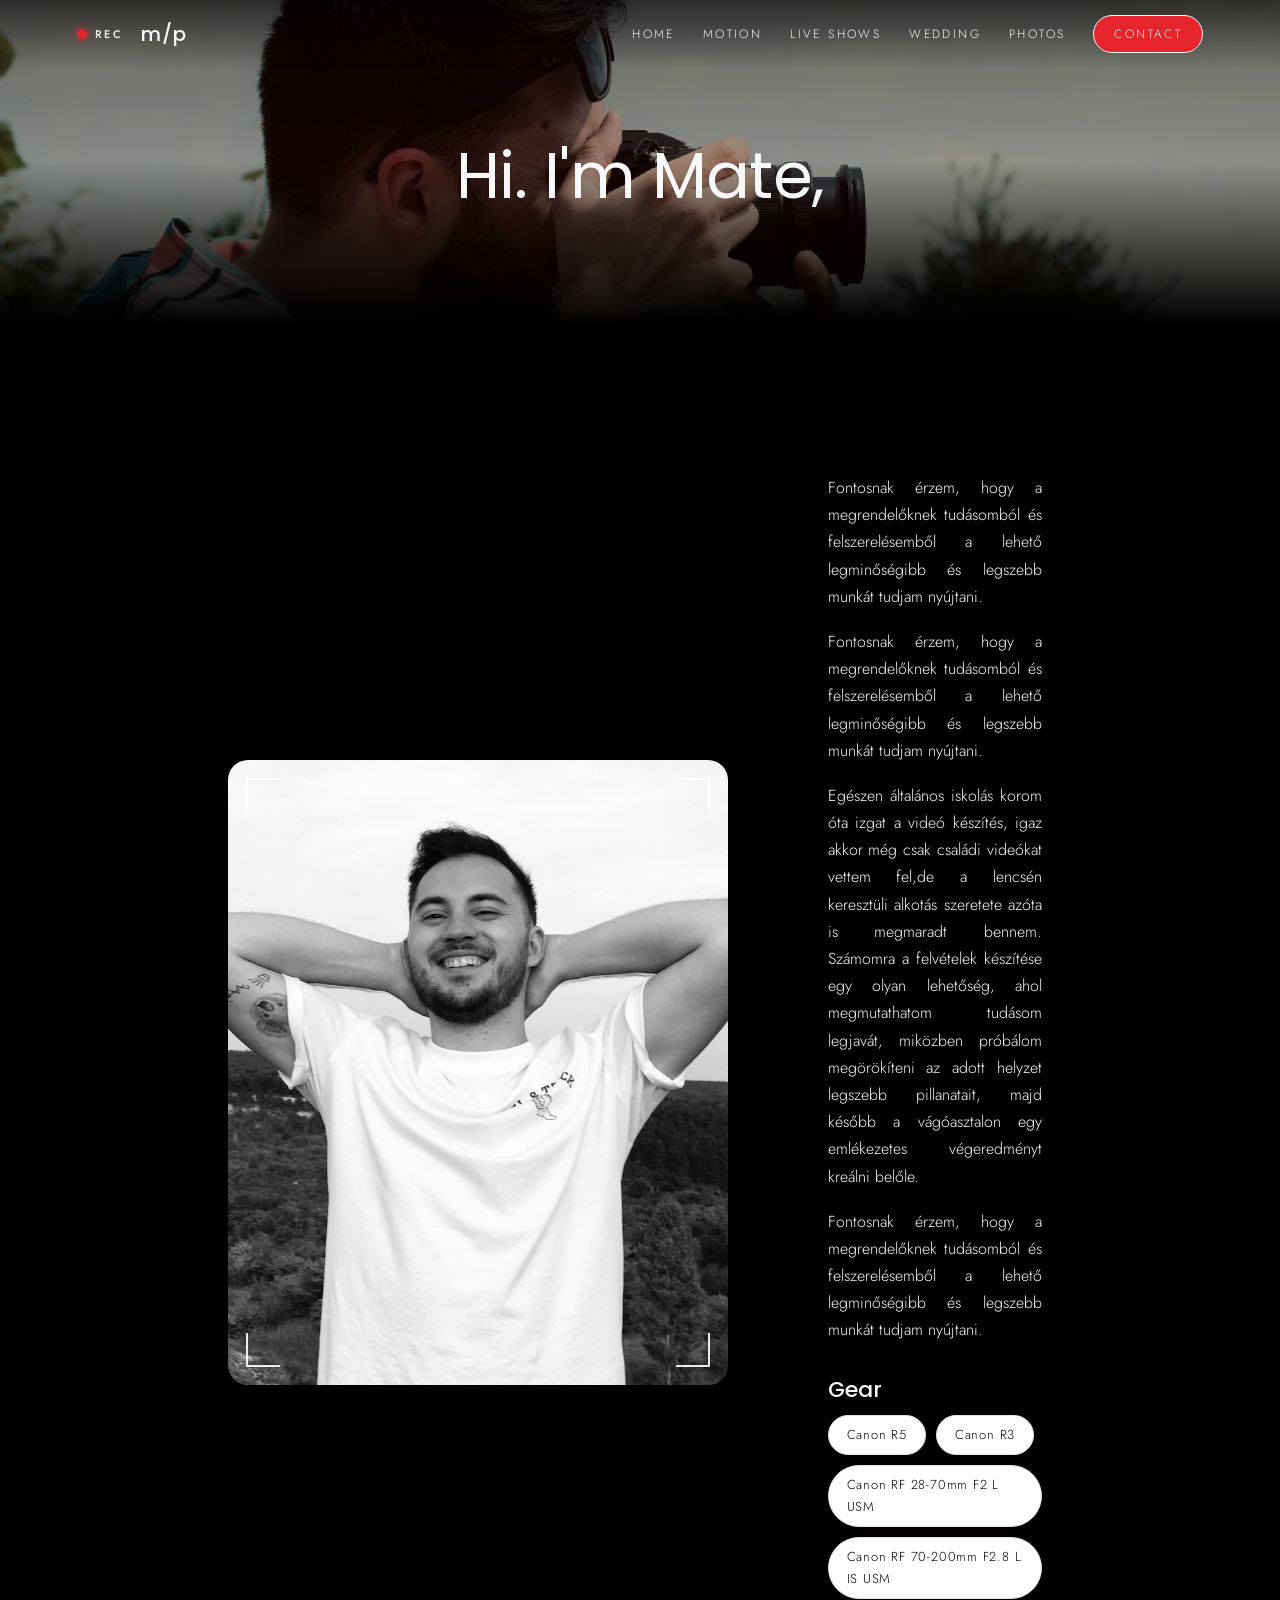
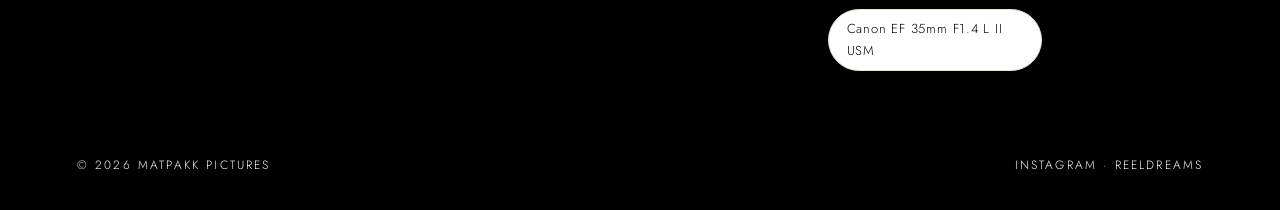
==== commit e8cf2248: "Add files via upload" ====
--- a/about.html
+++ b/about.html
@@ -13,37 +13,53 @@
     <link rel="stylesheet" href="style.css">
 </head>
 
-<body>
+<body class="about-page">
 
     <header class="nav" id="nav">
-        <a class="brand" href="#top" aria-label="Back to top">
+        <a class="brand" href="./index.html" aria-label="Back to top">
             <span class="rec"><i class="dot"></i>REC</span>
-            <!-- <span class="rec"><i class="dot"></i>REC <em id="tc">00:00:00</em></span> -->
             <b>m/p</b>
         </a>
         <button class="burger" id="burger" aria-label="Menu" aria-expanded="false"><span></span><span></span></button>
         <nav id="menu">
                 <a href="./index.html">Home</a>
                 <a href="./motion.html">Motion</a>
-                <a href="https://www.youtube.com/@matpakkpictures/shorts">Live Shows</a>
+                <a href="./videos.html">Live Shows</a>
                 <a href="https://www.reeldreams.net/">Wedding</a>
                 <a href="./photos.html">Photos</a>
-                <a href="#contact" class="cta">Contact</a>
+                <a href="./contact.html" class="cta">Contact</a>
         </nav>
     </header>
+
+            <section class="vbanner">
+                <img src="./images/625340860_18341586955212063_3010774054792044701_n.jpg" alt="">
+                <div class="vbanner-text">
+                    <h1>Hi. I'm Mate,</h1>
+                    <!-- <p>Vertical concert clips, made for social platforms.</p> -->
+                </div>
+            </section>
 
     <section class="sec" id="about">
         <div class="about">
             <figure class="photo rv l">
-                <img src="./images/624863823_18304397620282517_599026510253108577_n.jpg" alt="Photo of the filmmaker"
+                <img src="./images/kv.jpg" alt="Photo of the filmmaker"
                     onerror="this.style.display='none'">
                 <i class="c tl"></i><i class="c tr"></i><i class="c bl"></i><i class="c br"></i>
                 <span class="focus"></span>
                 <figcaption>ƒ/1.8 · 1/50 · ISO 400</figcaption>
             </figure>
             <div class="bio">
-                <!-- <p class="eyebrow rv">About</p> -->
-                <h2 class="rv" style="--d:.1s">About Máté</h2>
+                <!-- <h2 class="rv" style="--d:.1s">About Máté</h2> -->
+                <p class="rv" style="--d:.3s">Fontosnak érzem, hogy a megrendelőknek
+                    tudásomból és felszerelésemből a lehető
+                    legminőségibb és legszebb munkát tudjam
+                    nyújtani.
+                </p>
+                <p class="rv" style="--d:.3s">Fontosnak érzem, hogy a megrendelőknek
+                    tudásomból és felszerelésemből a lehető
+                    legminőségibb és legszebb munkát tudjam
+                    nyújtani.
+                </p>
                 <p class="rv" style="--d:.2s">Egészen általános iskolás korom óta izgat a
                     videó készítés, igaz akkor még csak családi
                     videókat vettem fel,de a lencsén keresztüli
--- a/style.css
+++ b/style.css
@@ -1,5 +1,5 @@
 :root {
-  --bg: black;
+  --bg: rgb(0, 0, 0);
   --alt: #faf7f2;
   --white: rgb(248, 248, 248);
   --ink: rgb(248, 248, 248);;
@@ -27,6 +27,8 @@
 }
 
 body {
+  min-height: 100vh;
+  min-height: 100dvh;
   overflow-x: hidden;
   margin: 0;
   background: var(--bg);
@@ -36,10 +38,30 @@
   line-height: 1.7;
 }
 
+.photospage {
+  position: relative;
+  isolation: isolate;
+}
+
+.photospage>img {
+  position: fixed;
+  inset: 0;
+  z-index: -1;
+  width: 100%;
+  height: 100vh;
+  height: 100lvh;
+  max-width: none;
+  object-fit: cover;
+  filter: blur(20px) brightness(.35) saturate(1);
+  transform: scale(1.2);
+  pointer-events: none;
+}
+
 .logos {
   position: absolute;
   right: var(--pad);
   bottom: 28px;
+  bottom: calc(28px + (100lvh - 100svh));
   z-index: 2;
   display: flex;
   filter: invert(1);
@@ -68,6 +90,8 @@
   grid-template-columns: repeat(3, 1fr);
   grid-template-rows: repeat(2, 400px);
   gap: 10px;
+  border-radius: 26px;
+  overflow: hidden;
 }
 
 .choices img{
@@ -83,14 +107,20 @@
     position: absolute;
     inset: 0;
     content: "";
-  background: linear-gradient(to bottom,
-        rgba(0, 0, 0, 1) 0%,
+    /* background: rgba(0, 0, 0, 0.2); */
+  /* background: linear-gradient(to bottom,
+        rgba(0, 0, 0, 1) 0%, */
         /* solid black at the very top */
-        rgba(0, 0, 0, .40) 5%,
-        rgba(0, 0, 0, 0) 100%
+        /* rgba(0, 0, 0, .40) 5%,
+        rgba(0, 0, 0, 0) 6% */
         /* clear at the bottom */
-      );
+      /* ); */
     pointer-events: none;
+}
+
+.choices:hover video {
+  transform: scale(1.12);
+  transition: transform .9s cubic-bezier(.2, .8, .2, 1);
 }
 
 .choices:nth-child(-n+2) {
@@ -103,6 +133,13 @@
   height: 100%;
   object-fit: cover;
   display: block;
+}
+
+#choices video {
+  position: absolute;
+  width: 100%;
+  height: 100%;
+  object-fit: cover;
 }
 
 .choices {
@@ -120,6 +157,7 @@
   font-size: 29px;
   letter-spacing: 0.2em;
   background: rgba(0, 0, 0, 0.35);
+  pointer-events: none;
 }
 
 .col img {
@@ -166,12 +204,129 @@
   color: var(--white) !important;
 }
 
-/* #photography{
+.vwrap {
+  width: min(1100px, 100% - 2 * var(--pad));
+  margin-inline: auto;
+}
+
+/* sticky footer */
+.reels-page {
+  min-height: 100vh;
+  min-height: 100dvh;
+  display: flex;
+  flex-direction: column;
+}
+
+.reels-page main {
+  flex: 1;
+}
+
+/* navbar floats over the banner */
+body:not(.home) .nav,
+body:not(.home) .nav.solid {
+  background: linear-gradient(rgba(0, 0, 0, .55), rgba(0, 0, 0, 0));
+}
+
+/* 1. banner */
+.vbanner {
+  position: relative;
   display: grid;
-  grid-template-columns: 1fr 1fr 1fr;
-  gap: 10px;
+  place-items: center;
+  min-height: 36vh;
+  padding: calc(var(--nav) + env(safe-area-inset-top)) var(--pad) 40px;
+  text-align: center;
+  overflow: hidden;
+}
+
+.vbanner img {
+  position: absolute;
+  inset: 0;
+  width: 100%;
+  height: 100%;
+  max-width: none;
   object-fit: cover;
-} */
+}
+
+.vbanner::after {
+  content: "";
+  position: absolute;
+  inset: 0;
+  background: linear-gradient(rgba(0, 0, 0, .55), rgba(0, 0, 0, .35) 50%, #000 100%);
+}
+
+.vbanner-text {
+  position: relative;
+  z-index: 1;
+}
+
+.vbanner h1 {
+  font-size: clamp(34px, 5vw, 64px);
+  font-weight: 400;
+  letter-spacing: -.01em;
+}
+
+.vbanner p {
+  margin: 14px 0 0;
+  font-size: clamp(16px, 1.6vw, 20px);
+}
+
+/* 2. text */
+.vtext {
+  padding: 80px 0 40px;
+  display: grid;
+  justify-content: center;
+}
+
+.vtext h2 {
+  margin-bottom: 28px;
+  font-size: clamp(30px, 3.6vw, 44px);
+}
+
+.vtext p {
+  max-width: auto;
+  margin: 0 0 20px;
+  font-size: 17px;
+  line-height: 1.85;
+  color: rgba(248, 248, 248, .78) !important;
+}
+
+.vtext .link {
+  color: var(--gold);
+  border-bottom: 1px solid currentColor;
+}
+
+/* 3. shorts */
+.shorts-sec {
+  padding: 20px 0 100px;
+}
+
+.shorts {
+  display: grid;
+  grid-template-columns: repeat(4, 1fr);
+  gap: 16px;
+}
+
+.short {
+  position: relative;
+  display: block;
+  aspect-ratio: 9 / 16;
+  overflow: hidden;
+  border-radius: 6px;
+}
+
+.short img {
+  width: 100%;
+  height: 100%;
+  max-width: none;
+  object-fit: cover;
+  display: block;
+  border-radius: 0;
+  transition: transform .6s cubic-bezier(.2, .8, .2, 1);
+}
+
+.short:hover img {
+  transform: scale(1.05);
+}
 
 /* ---------- scroll animations (replay every time) ---------- */
 .rv {
@@ -200,11 +355,15 @@
 
 .gallery {
   display: grid;
-  grid-template-columns: repeat(4, 1fr);
+  grid-template-columns: repeat(5, 1fr);
   grid-auto-rows: 260px;
   grid-auto-flow: dense;
   /* fills holes so there are no gaps */
   gap: 8px;
+}
+
+.gallery .shot img {
+  cursor: zoom-in;
 }
 
 .shot {
@@ -267,6 +426,7 @@
   display: flex;
   align-items: center;
   justify-content: space-between;
+  height: calc(var(--nav) + env(safe-area-inset-top));
   padding: env(safe-area-inset-top, 0) var(--pad) 0;
   color: #fff;
   /* transition: background .4s, color .4s, box-shadow .4s */
@@ -276,6 +436,11 @@
   background: black;
   color: var(--ink);
   /*box-shadow: 0 1px 0 var(--line)*/
+}
+
+.photos-page .nav,
+.photos-page .nav.solid {
+  background: transparent;
 }
 
 .brand {
@@ -355,6 +520,7 @@
 }
 
 .nav .cta {
+  background:#e5242b;
   border: 1px solid currentColor;
   padding: 8px 20px;
   border-radius: 99px;
@@ -362,7 +528,7 @@
 }
 
 .nav .cta:hover {
-  background: #e5242b;
+  background: transparent;
   border-color: var(--gold);
   color: #fff
 }
@@ -406,7 +572,8 @@
 /* ---------- hero ---------- */
 .hero {
   position: relative;
-  min-height: 100svh;
+  min-height: 100vh;
+  min-height: 100lvh;
   display: flex;
   align-items: center;
   overflow: hidden;
@@ -436,6 +603,8 @@
   position: relative;
   z-index: 2;
   padding: calc(var(--nav) + 30px) var(--pad) 90px;
+  padding-top: calc(var(--nav) + env(safe-area-inset-top) + 30px);
+  padding-bottom: calc(90px + (100lvh - 100svh));
   max-width: 900px
 }
 
@@ -502,10 +671,12 @@
 
 .scroll {
   position: absolute;
+  height: 32px;
   z-index: 2;
   left: 50%;
   color: var(--white);
   bottom: 28px;
+  bottom: calc(28px + (100lvh - 100svh));
   transform: translateX(-50%);
   font-size: 11px;
   letter-spacing: .3em;
@@ -521,7 +692,7 @@
 
 /* ---------- sections ---------- */
 .sec {
-  padding: 50px var(--pad) 50px;
+  padding: 50px 220px 50px;
   margin: 0 8px;
 }
 
@@ -530,8 +701,14 @@
 
 }
 
+.sec.alt.photospage{
+  padding: var(--nav) 100px 50px;
+  margin: 0 8px;
+}
+
 .sec.alt {
-  padding: var(--pad);
+  padding: 100px 220px 50px;
+  margin: 0 8px;
 }
 
 .sec-h {
@@ -563,6 +740,8 @@
 }
 
 /* about */
+
+
 .about {
   display: grid;
   grid-template-columns: minmax(400px, 500px) 1fr;
@@ -570,7 +749,7 @@
   align-items: center;
   max-width: 1200px;
   margin: 0 auto;
-  padding-top: 0;
+  padding-top: 100px;
 }
 
 .photo {
@@ -762,10 +941,10 @@
 .mgrid {
   position: relative;
   overflow: hidden;
-  columns: 2;
+  columns: 3;
   /* column-width: 10px; */
-  column-gap: 100px;
-  padding: 50px 100px;
+  column-gap: 50px;
+  padding: 50px 0px;
 }
 
 .mgrid .tile {
@@ -796,20 +975,20 @@
   content: "";
   position: absolute;
   inset: 0;
-  background: linear-gradient(to bottom,
-        rgba(0, 0, 0, 1) 0%,
+  /* background: linear-gradient(to bottom,
+        rgba(0, 0, 0, 1) 0%, */
         /* solid black at the very top */
-        rgba(0, 0, 0, .40) 5%,
-        rgba(0, 0, 0, 0) 100%
+        /* rgba(0, 0, 0, .40) 5%,
+        rgba(0, 0, 0, 0) 6% */
         /* clear at the bottom */
-      ),
+      /* ),
       linear-gradient(to top,
-          rgba(0, 0, 0, 1) 0%,
+          rgba(0, 0, 0, 1) 0%, */
           /* solid black at the very top */
-          rgba(0, 0, 0, .40) 5%,
-          rgba(0, 0, 0, 0) 100%
+          /* rgba(0, 0, 0, .40) 5%,
+          rgba(0, 0, 0, 0) 6% */
           /* clear at the bottom */
-        );
+        /* ); */
       
   pointer-events: none;
 }
@@ -827,7 +1006,7 @@
   position: relative;
   height: var(--h, 300px);
   overflow: hidden;
-  border-radius: 2px;
+  border-radius: 20px;
   container-type: size;
   /* filter: grayscale(1); */
   /* background: linear-gradient(135deg, #e9e1d3, #cfc2ab); */
@@ -842,13 +1021,14 @@
   opacity: 1;
 }
 
-.pic>img {
+.pic img {
   position: absolute;
   inset: 0;
   width: 100%;
   height: 100%;
   object-fit: cover;
-  transition: transform 1s
+  transition: transform 0.5s ease,
+    filter 0.5s ease
 }
 
 .pic iframe {
@@ -864,6 +1044,7 @@
 
 .tile:hover .pic>img {
   transform: scale(1.05);
+  filter: brightness(0.3);
 }
 
 /* .play {
@@ -1065,6 +1246,7 @@
 footer {
   display: flex;
   justify-content: space-between;
+  margin-top: auto;
   gap: 12px;
   flex-wrap: wrap;
   padding: 34px var(--pad) calc(34px + env(safe-area-inset-bottom, 0px));
@@ -1167,6 +1349,97 @@
   letter-spacing: 0;
   margin-right: 12px
 }
+
+/* Photo lightbox */
+.photo-lightbox {
+  position: fixed;
+  inset: 0;
+  z-index: 1000;
+  display: flex;
+  align-items: center;
+  justify-content: center;
+  background: rgba(0, 0, 0, 0.94);
+  opacity: 0;
+  visibility: hidden;
+  transition: opacity 0.35s ease, visibility 0.35s ease;
+}
+
+.photo-lightbox.open {
+  opacity: 1;
+  visibility: visible;
+}
+
+.plb-figure {
+  margin: 0;
+  max-width: min(92vw, 1500px);
+  max-height: 88vh;
+  display: flex;
+  align-items: center;
+  justify-content: center;
+}
+
+.plb-figure img {
+  max-width: 100%;
+  max-height: 88vh;
+  width: auto;
+  height: auto;
+  object-fit: contain;
+  border-radius: 2px;
+  box-shadow: 0 30px 90px rgba(0, 0, 0, 0.65);
+}
+
+.plb-close {
+  position: absolute;
+  top: 22px;
+  right: 30px;
+  background: none;
+  border: none;
+  color: #fff;
+  font-size: 2.4rem;
+  line-height: 1;
+  cursor: pointer;
+  opacity: 0.7;
+  transition: opacity 0.25s ease;
+}
+
+.plb-close:hover {
+  opacity: 1;
+}
+
+.plb-arrow {
+  position: absolute;
+  top: 50%;
+  transform: translateY(-50%);
+  width: 54px;
+  height: 54px;
+  border-radius: 50%;
+  display: flex;
+  align-items: center;
+  justify-content: center;
+  background: rgba(255, 255, 255, 0.06);
+  border: 1px solid rgba(255, 255, 255, 0.15);
+  color: #fff;
+  font-size: 1.15rem;
+  cursor: pointer;
+  transition: background 0.25s ease;
+}
+
+.plb-arrow:hover {
+  background: rgba(255, 255, 255, 0.18);
+}
+
+.plb-arrow.prev {
+  left: 30px;
+}
+
+.plb-arrow.next {
+  right: 30px;
+}
+
+.gallery .shot img {
+  cursor: zoom-in;
+}
+
 
 /* ---------- mobile ---------- */
 @media(max-width:900px) {
@@ -1190,12 +1463,26 @@
   position: relative;
   z-index: 2;
   padding: calc(var(--nav) + 30px) var(--pad) 90px;
+  padding-bottom: calc(90px + (100lvh - 100svh));
   max-width: 900px
 }
+
+        .about-page {
+          padding: 60px 24px;
+        }
+    
+        .about-grid {
+          grid-template-columns: 1fr;
+          gap: 48px;
+        }
+    
+        .about-grid::before {
+          display: none;
+        }
 
   .nav nav {
     position: fixed;
-    top: var(--nav);
+    top: calc(var(--nav) + env(safe-area-inset-top));
     left: 0;
     right: 0;
     flex-direction: column;
@@ -1211,10 +1498,87 @@
     transition: opacity .3s, transform .3s
   }
 
+        .lb-arrow {
+          width: 44px;
+          height: 44px;
+        }
+    
+        .lb-arrow.prev {
+          left: 12px;
+        }
+    
+        .lb-arrow.next {
+          right: 12px;
+        }
+    
+        .lb-close {
+          top: 12px;
+          right: 16px;
+        }
+
 .gallery {
   grid-template-columns: 1fr 1fr;
   grid-auto-rows: 42vw;
   gap: 4px;
+}
+
+.vbanner {
+  min-height: 46vh;
+}
+
+.vtext {
+  padding: 50px 0 20px;
+}
+
+.vtext p {
+  font-size: 16px;
+}
+
+.shorts-sec {
+  padding-bottom: 60px;
+}
+
+.shorts {
+  grid-template-columns: repeat(2, 1fr);
+  gap: 8px;
+}
+
+.liveshows {
+  display: flex;
+  flex-direction: column;
+  padding: 80px 20px 40px;
+  gap: 25px;
+}
+
+.showstext {
+  order: -1;
+  text-align: left;
+}
+
+.showstext h2 {
+  text-align: left;
+  font-size: 36px;
+  margin-bottom: 15px;
+}
+
+.showstext p {
+  font-size: 15px;
+  line-height: 1.7;
+}
+
+.shorts {
+  grid-template-columns: repeat(2, minmax(0, 1fr));
+  gap: 10px;
+  width: 100%;
+}
+
+.short {
+  width: 100%;
+  border-radius: 12px;
+}
+
+.short img {
+  border-radius: 12px;
 }
 
 .shot.wide,
@@ -1235,11 +1599,13 @@
   .nav nav.open {
     transform: none;
     background: transparent;
-    backdrop-filter: blur(14px);
-    -webkit-backdrop-filter: blur(14px);
+    backdrop-filter: blur(20px);
+    -webkit-backdrop-filter: blur(20px);
     opacity: 1;
     pointer-events: auto;
     height: 100%;
+    display: flex;
+    align-items: center;
   }
 
   .hero .eyebrow {
@@ -1271,7 +1637,8 @@
     }
 
   .mgrid .tile {
-    margin-bottom: 0;
+    margin-top: 0;
+    margin-bottom: 10px;
   }
 
     .tile {
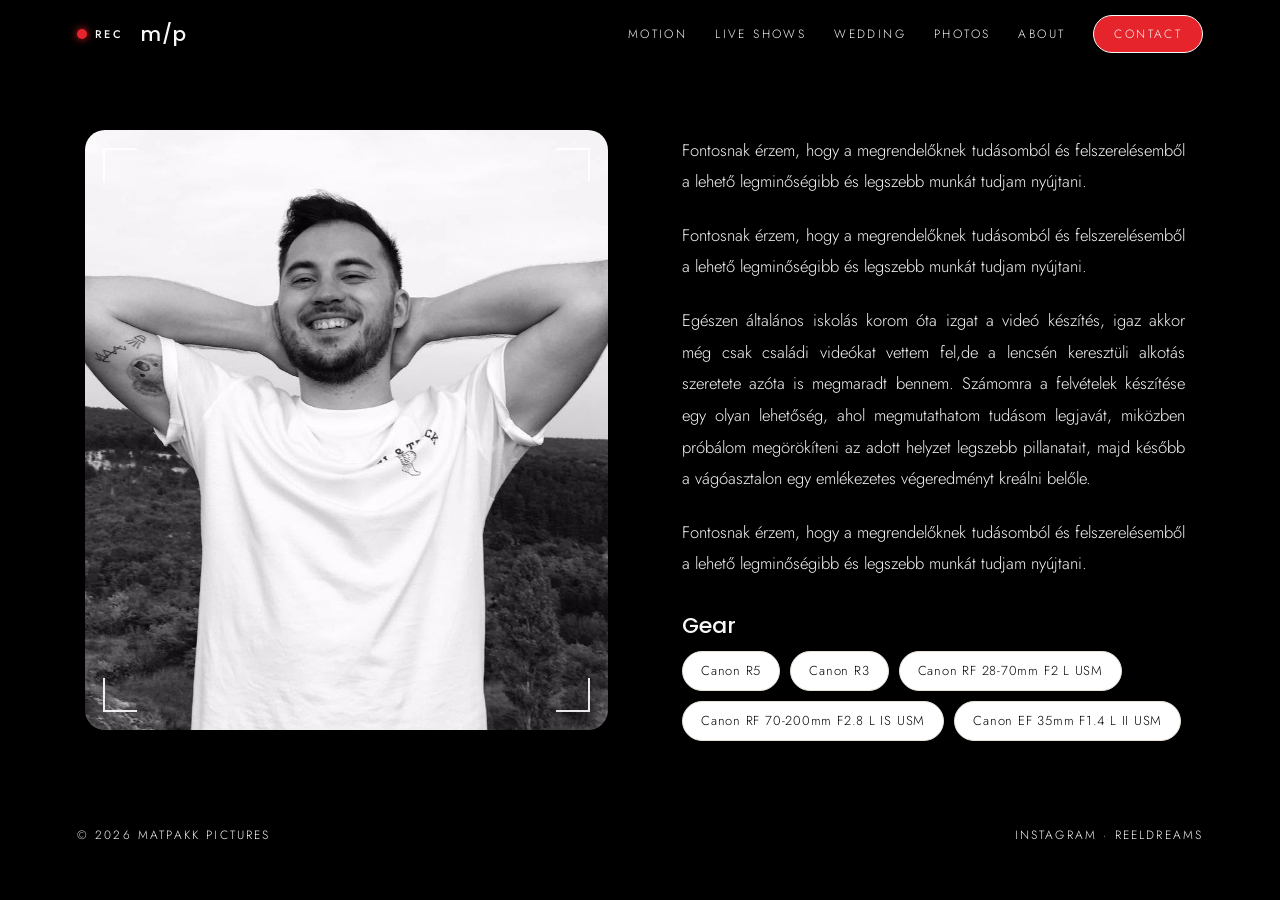
==== commit 7b8a333e: "Add files via upload" ====
--- a/about.html
+++ b/about.html
@@ -22,22 +22,22 @@
         </a>
         <button class="burger" id="burger" aria-label="Menu" aria-expanded="false"><span></span><span></span></button>
         <nav id="menu">
-                <a href="./index.html">Home</a>
-                <a href="./motion.html">Motion</a>
-                <a href="./videos.html">Live Shows</a>
-                <a href="https://www.reeldreams.net/">Wedding</a>
-                <a href="./photos.html">Photos</a>
-                <a href="./contact.html" class="cta">Contact</a>
+    <a href="./motion.html">Motion</a>
+    <a href="./videos.html">Live Shows</a>
+    <a href="https://www.reeldreams.net/">Wedding</a>
+    <a href="./photos.html">Photos</a>
+    <a href="./about.html">About</a>
+    <a href="./contact.html" class="cta">Contact</a>
         </nav>
     </header>
 
-            <section class="vbanner">
+            <!-- <section class="vbanner">
                 <img src="./images/625340860_18341586955212063_3010774054792044701_n.jpg" alt="">
                 <div class="vbanner-text">
                     <h1>Hi. I'm Mate,</h1>
-                    <!-- <p>Vertical concert clips, made for social platforms.</p> -->
+                    <p>Vertical concert clips, made for social platforms.</p>
                 </div>
-            </section>
+            </section> -->
 
     <section class="sec" id="about">
         <div class="about">
--- a/style.css
+++ b/style.css
@@ -205,7 +205,6 @@
 }
 
 .vwrap {
-  width: min(1100px, 100% - 2 * var(--pad));
   margin-inline: auto;
 }
 
@@ -232,7 +231,7 @@
   position: relative;
   display: grid;
   place-items: center;
-  min-height: 36vh;
+  min-height: 16vh;
   padding: calc(var(--nav) + env(safe-area-inset-top)) var(--pad) 40px;
   text-align: center;
   overflow: hidden;
@@ -271,7 +270,7 @@
 }
 
 /* 2. text */
-.vtext {
+/* .vtext {
   padding: 80px 0 40px;
   display: grid;
   justify-content: center;
@@ -293,11 +292,11 @@
 .vtext .link {
   color: var(--gold);
   border-bottom: 1px solid currentColor;
-}
+} */
 
 /* 3. shorts */
 .shorts-sec {
-  padding: 20px 0 100px;
+  padding: var(--pad);
 }
 
 .shorts {
@@ -316,11 +315,10 @@
 
 .short img {
   width: 100%;
-  height: 100%;
+  height: 80%;
   max-width: none;
   object-fit: cover;
   display: block;
-  border-radius: 0;
   transition: transform .6s cubic-bezier(.2, .8, .2, 1);
 }
 
@@ -692,7 +690,7 @@
 
 /* ---------- sections ---------- */
 .sec {
-  padding: 50px 220px 50px;
+  padding: 50px var(--pad) 50px;
   margin: 0 8px;
 }
 
@@ -702,14 +700,15 @@
 }
 
 .sec.alt.photospage{
-  padding: var(--nav) 100px 50px;
+  padding: var(--nav) var(--pad);
+  /* padding: var(--nav) 100px 50px; */
   margin: 0 8px;
 }
 
-.sec.alt {
+/* .sec.alt {
   padding: 100px 220px 50px;
   margin: 0 8px;
-}
+} */
 
 .sec-h {
   margin-bottom: 56px;
@@ -744,22 +743,24 @@
 
 .about {
   display: grid;
-  grid-template-columns: minmax(400px, 500px) 1fr;
-  gap: clamp(40px, 7vw, 110px);
+  grid-template-columns: 1fr 1fr;
+  gap: clamp(30px, 5vw, 70px);
   align-items: center;
-  max-width: 1200px;
+
+  width: 100%;
+  max-width: 1600px;
   margin: 0 auto;
-  padding-top: 100px;
+  padding-top: var(--nav);
 }
 
 .photo {
   position: relative;
   margin: 0;
-  aspect-ratio: 4/5;
+  width: 100%;
+  height: 600px;
+  aspect-ratio: 4 / 3;
   overflow: hidden;
   border-radius: 20px;
-  /* background: linear-gradient(160deg, #e9e1d3, #cfc2ab); */
-  cursor: crosshair
 }
 
 .photo img {
@@ -867,7 +868,7 @@
 }
 
 .bio h2 {
-  font-size: clamp(38px, 4.8vw, 68px);
+font-size: clamp(45px, 5vw, 76px);
   margin-bottom: 24px
 }
 
@@ -876,9 +877,10 @@
 }
 
 .bio p {
-  max-width: 560px;
-  margin: 0 0 18px;
-  color: #4a4540;
+  max-width: 700px;
+  font-size: clamp(16px, 1.3vw, 20px);
+  line-height: 1.9;
+  margin-bottom: 22px;
   text-align: justify;
 }
 
@@ -941,14 +943,16 @@
 .mgrid {
   position: relative;
   overflow: hidden;
-  columns: 3;
+  columns: 2;
   /* column-width: 10px; */
   column-gap: 50px;
-  padding: 50px 0px;
+  padding: var(--nav)
 }
 
 .mgrid .tile {
   margin-bottom: 60px;
+  width: auto;
+  height: auto;
   /* background:
   linear-gradient(to bottom, rgba(0, 0, 0, .7), rgba(0, 0, 0, 0) 30%); */
 }
@@ -959,15 +963,15 @@
   place-items: center;
   text-align: center;
   padding: 0;
-  /* background: rgba(0, 0, 0, 0.35); */
+        
 }
 
 .mgrid .tile figcaption b {
   font-family: var(--sans);
   font-size: 29px;
-  font-weight: 300;
   letter-spacing: 0.2em;
   text-transform: uppercase;
+  font-weight: bold;
     text-shadow: 0 2px 14px rgba(0, 0, 0, .7);
 }
 
@@ -975,21 +979,6 @@
   content: "";
   position: absolute;
   inset: 0;
-  /* background: linear-gradient(to bottom,
-        rgba(0, 0, 0, 1) 0%, */
-        /* solid black at the very top */
-        /* rgba(0, 0, 0, .40) 5%,
-        rgba(0, 0, 0, 0) 6% */
-        /* clear at the bottom */
-      /* ),
-      linear-gradient(to top,
-          rgba(0, 0, 0, 1) 0%, */
-          /* solid black at the very top */
-          /* rgba(0, 0, 0, .40) 5%,
-          rgba(0, 0, 0, 0) 6% */
-          /* clear at the bottom */
-        /* ); */
-      
   pointer-events: none;
 }
 
@@ -1006,7 +995,7 @@
   position: relative;
   height: var(--h, 300px);
   overflow: hidden;
-  border-radius: 20px;
+  /* border-radius: 20px; */
   container-type: size;
   /* filter: grayscale(1); */
   /* background: linear-gradient(135deg, #e9e1d3, #cfc2ab); */
@@ -1522,6 +1511,10 @@
   gap: 4px;
 }
 
+.photospage {
+  padding: 0;
+}
+
 .vbanner {
   min-height: 46vh;
 }
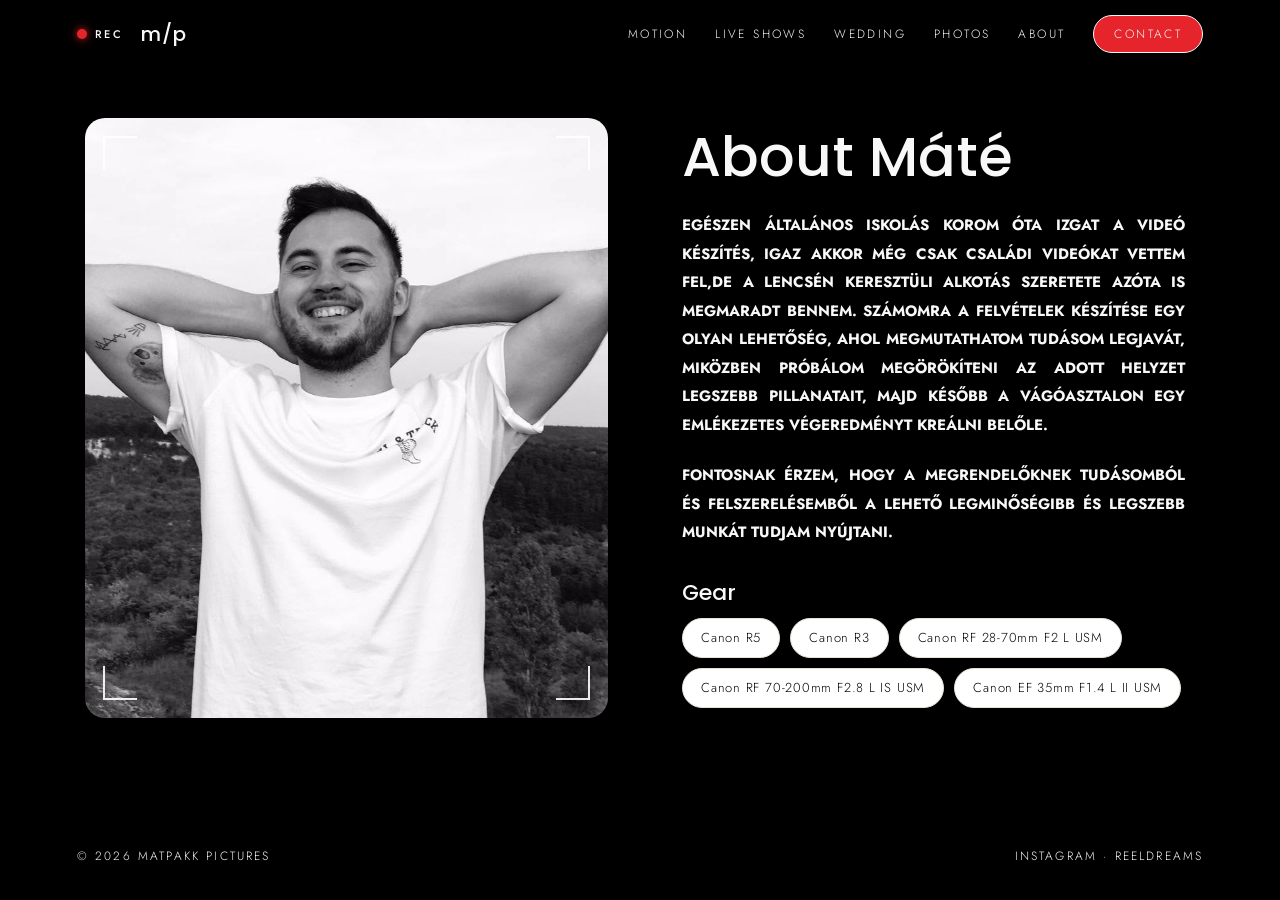
==== commit 74276abf: "Add files via upload" ====
--- a/about.html
+++ b/about.html
@@ -49,17 +49,7 @@
                 <figcaption>ƒ/1.8 · 1/50 · ISO 400</figcaption>
             </figure>
             <div class="bio">
-                <!-- <h2 class="rv" style="--d:.1s">About Máté</h2> -->
-                <p class="rv" style="--d:.3s">Fontosnak érzem, hogy a megrendelőknek
-                    tudásomból és felszerelésemből a lehető
-                    legminőségibb és legszebb munkát tudjam
-                    nyújtani.
-                </p>
-                <p class="rv" style="--d:.3s">Fontosnak érzem, hogy a megrendelőknek
-                    tudásomból és felszerelésemből a lehető
-                    legminőségibb és legszebb munkát tudjam
-                    nyújtani.
-                </p>
+                <h2 class="rv" style="--d:.1s">About Máté</h2>
                 <p class="rv" style="--d:.2s">Egészen általános iskolás korom óta izgat a
                     videó készítés, igaz akkor még csak családi
                     videókat vettem fel,de a lencsén keresztüli
--- a/style.css
+++ b/style.css
@@ -209,12 +209,16 @@
 }
 
 /* sticky footer */
+.about-page,
+.contact-page,
 .reels-page {
   min-height: 100vh;
   min-height: 100dvh;
   display: flex;
   flex-direction: column;
 }
+
+
 
 .reels-page main {
   flex: 1;
@@ -315,15 +319,17 @@
 
 .short img {
   width: 100%;
-  height: 80%;
+  height: 100%;
   max-width: none;
   object-fit: cover;
   display: block;
   transition: transform .6s cubic-bezier(.2, .8, .2, 1);
+  filter: brightness(0.9);
 }
 
 .short:hover img {
   transform: scale(1.05);
+  filter: brightness(1);
 }
 
 /* ---------- scroll animations (replay every time) ---------- */
@@ -425,7 +431,7 @@
   align-items: center;
   justify-content: space-between;
   height: calc(var(--nav) + env(safe-area-inset-top));
-  padding: env(safe-area-inset-top, 0) var(--pad) 0;
+  padding: 0 var(--pad) 0;
   color: #fff;
   /* transition: background .4s, color .4s, box-shadow .4s */
 }
@@ -868,7 +874,7 @@
 }
 
 .bio h2 {
-font-size: clamp(45px, 5vw, 76px);
+font-size: clamp(45px, 5vw, 56px);
   margin-bottom: 24px
 }
 
@@ -878,7 +884,9 @@
 
 .bio p {
   max-width: 700px;
-  font-size: clamp(16px, 1.3vw, 20px);
+  font-size: 15px;
+  font-weight: bold;
+  text-transform: uppercase;
   line-height: 1.9;
   margin-bottom: 22px;
   text-align: justify;
@@ -946,7 +954,7 @@
   columns: 2;
   /* column-width: 10px; */
   column-gap: 50px;
-  padding: var(--nav)
+  padding: var(--nav) var(--pad)
 }
 
 .mgrid .tile {
@@ -972,7 +980,7 @@
   letter-spacing: 0.2em;
   text-transform: uppercase;
   font-weight: bold;
-    text-shadow: 0 2px 14px rgba(0, 0, 0, .7);
+  text-shadow: 0 2px 14px rgba(0, 0, 0, .7);
 }
 
 .mgrid .pic::after {
@@ -1002,7 +1010,7 @@
 }
 
 .pic figcaption b {
-  opacity: 0;
+  opacity: 1;
   transition: opacity 0.5s ease;
 }
 
@@ -1017,7 +1025,8 @@
   height: 100%;
   object-fit: cover;
   transition: transform 0.5s ease,
-    filter 0.5s ease
+    filter 0.5s ease;
+      filter: brightness(0.3);
 }
 
 .pic iframe {
@@ -1033,7 +1042,7 @@
 
 .tile:hover .pic>img {
   transform: scale(1.05);
-  filter: brightness(0.3);
+  filter: brightness(0.6);
 }
 
 /* .play {
@@ -1478,7 +1487,7 @@
     align-items: flex-start;
     gap: 6px;
     padding: 20px var(--pad) 28px;
-    background: rgba(255, 255, 255, .97);
+    /* background: rgba(255, 255, 255, .97); */
     color: var(--ink);
     box-shadow: 0 20px 30px -20px rgba(0, 0, 0, .2);
     transform: translateY(-12px);
@@ -1511,12 +1520,15 @@
   gap: 4px;
 }
 
+.sec.alt.photospage{
+  padding: 20px 0;
+}
 .photospage {
-  padding: 0;
+  inset: 0;
 }
 
 .vbanner {
-  min-height: 46vh;
+  min-height: 16vh;
 }
 
 .vtext {
@@ -1529,6 +1541,10 @@
 
 .shorts-sec {
   padding-bottom: 60px;
+}
+
+.vwrap {
+  padding: var(--nav) 0;
 }
 
 .shorts {
@@ -1589,17 +1605,40 @@
        grid-row: auto !important;
      }
 
-  .nav nav.open {
-    transform: none;
-    background: transparent;
-    backdrop-filter: blur(20px);
-    -webkit-backdrop-filter: blur(20px);
-    opacity: 1;
-    pointer-events: auto;
-    height: 100%;
-    display: flex;
-    align-items: center;
-  }
+
+/* No blur directly on the parent */
+#nav.open {
+  background: transparent;
+  backdrop-filter: none;
+  -webkit-backdrop-filter: none;
+  isolation: isolate;
+  overflow: visible;
+}
+
+/* One full-screen background behind the bar AND menu */
+#nav.open::before {
+  content: "";
+  position: fixed;
+  inset: 0;
+  z-index: -1;
+  pointer-events: none;
+  background: rgba(255, 255, 255, 0.2);
+  backdrop-filter: blur(100px);
+  -webkit-backdrop-filter: blur(100px);
+}
+
+/* Menu sits above that background */
+#nav nav.open {
+  transform: none;
+  background: transparent;
+  backdrop-filter: none;
+  -webkit-backdrop-filter: none;
+  opacity: 1;
+  pointer-events: auto;
+  height: 100%;
+  display: flex;
+  align-items: center;
+}
 
   .hero .eyebrow {
     font-size: 15px;
@@ -1607,17 +1646,26 @@
 
   .rec em {
     display: none;
+  }
+
+  .about-page {
+    padding: 0;
   }
 
   .about,
   .contact {
     grid-template-columns: 1fr;
-    padding-top: 20px;
+    /* padding-top: 20px; */
+  }
+
+  .about .photo {
+    height: 80%;
   }
 
   .sec, .sec.alt {
-    padding: 70px 0 20px;
-  }
+    padding: var(--nav) 0 20px;
+  }
+
 
   .vgrid {
     padding: 0;
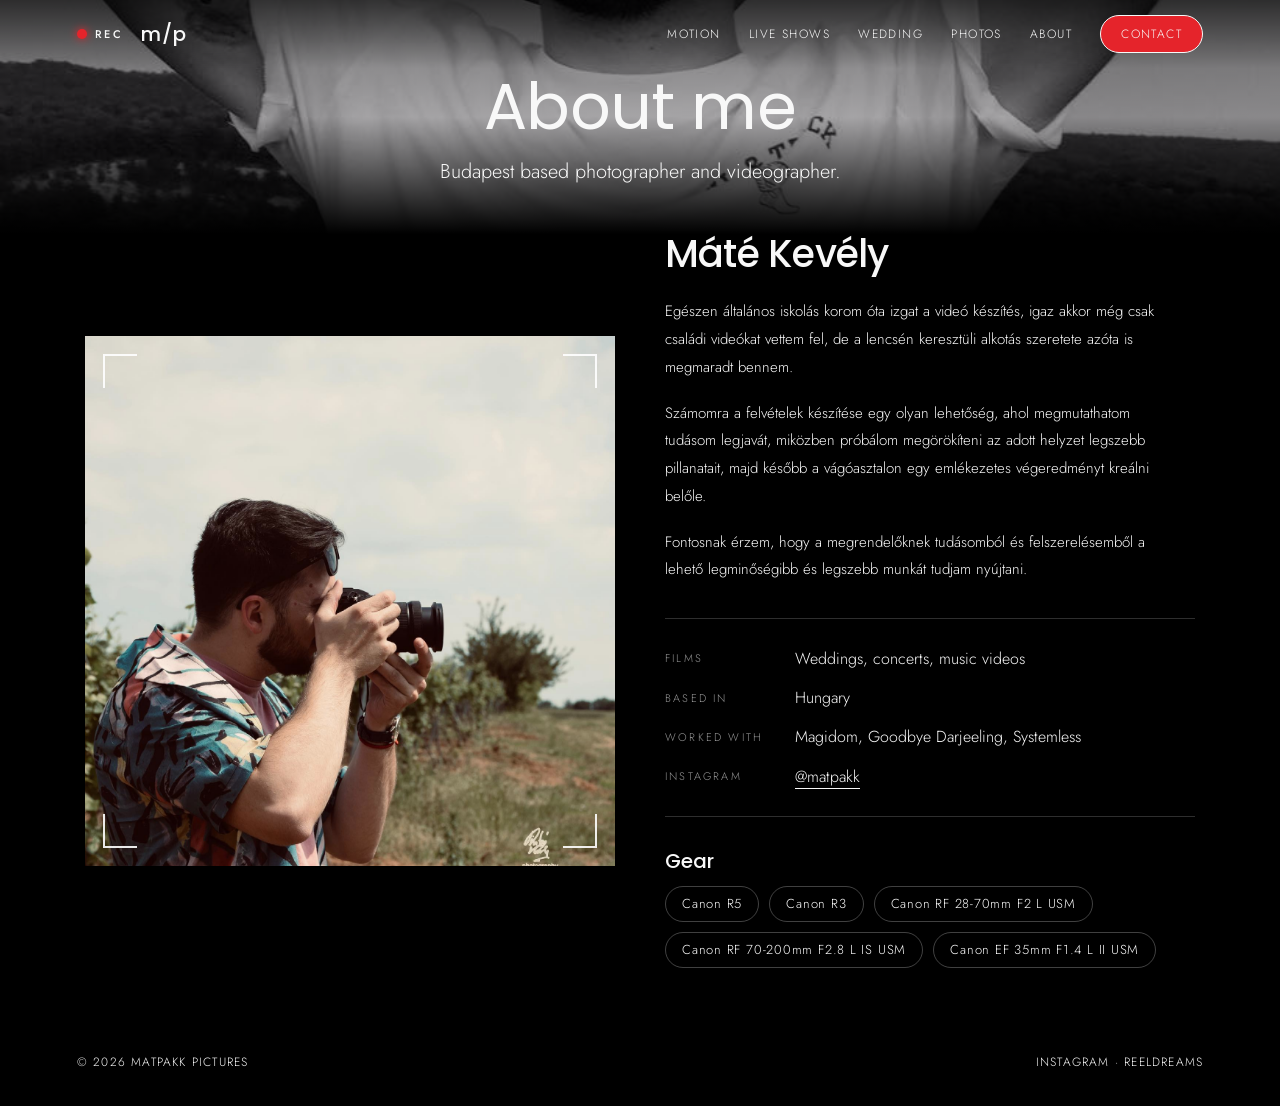
==== commit 01fae7bc: "Add files via upload" ====
--- a/about.html
+++ b/about.html
@@ -11,6 +11,8 @@
     <link href="https://fonts.googleapis.com/css2?family=Jost:wght@300;400;500&family=Poppins:wght@500&display=swap"
         rel="stylesheet">
     <link rel="stylesheet" href="style.css">
+    <link rel="stylesheet" href="about-contact.css">
+
 </head>
 
 <body class="about-page">
@@ -31,48 +33,55 @@
         </nav>
     </header>
 
-            <!-- <section class="vbanner">
-                <img src="./images/625340860_18341586955212063_3010774054792044701_n.jpg" alt="">
+            <section class="vbanner">
+                <img src="./images/kv.jpg">
                 <div class="vbanner-text">
-                    <h1>Hi. I'm Mate,</h1>
-                    <p>Vertical concert clips, made for social platforms.</p>
+                    <h1>About me</h1>
+                    <p>Budapest based photographer and videographer.</p>
                 </div>
-            </section> -->
+            </section>
 
     <section class="sec" id="about">
-        <div class="about">
+        <div class="about about2">
             <figure class="photo rv l">
-                <img src="./images/kv.jpg" alt="Photo of the filmmaker"
-                    onerror="this.style.display='none'">
+                <img src="./images/fotoprofil.jpg" alt="Máté Kevély, filmmaker" onerror="this.style.display='none'">
                 <i class="c tl"></i><i class="c tr"></i><i class="c bl"></i><i class="c br"></i>
                 <span class="focus"></span>
                 <figcaption>ƒ/1.8 · 1/50 · ISO 400</figcaption>
             </figure>
-            <div class="bio">
-                <h2 class="rv" style="--d:.1s">About Máté</h2>
-                <p class="rv" style="--d:.2s">Egészen általános iskolás korom óta izgat a
-                    videó készítés, igaz akkor még csak családi
-                    videókat vettem fel,de a lencsén keresztüli
-                    alkotás szeretete azóta is megmaradt bennem.
-                    Számomra a felvételek készítése egy olyan
-                    lehetőség, ahol megmutathatom tudásom
-                    legjavát, miközben próbálom megörökíteni az
-                    adott helyzet legszebb pillanatait, majd később
-                    a vágóasztalon egy emlékezetes végeredményt kreálni belőle.
-                </p>
-                <p class="rv" style="--d:.3s">Fontosnak érzem, hogy a megrendelőknek
-                    tudásomból és felszerelésemből a lehető
-                    legminőségibb és legszebb munkát tudjam
-                    nyújtani.
-                </p>
-                <h3 class="rv" style="--d:.4s">Gear</h3>
-                <ul class="kit rv" style="--d:.5s">
+            <div class="bio2">
+                <!-- <p class="eyebrow rv">About</p> -->
+                <h2 class="rv" style="--d:.1s">Máté Kevély</h2>
+                <p class="rv" style="--d:.15s">Egészen általános iskolás korom óta izgat a videó készítés, igaz akkor még
+                    csak
+                    családi videókat vettem fel, de a lencsén keresztüli alkotás szeretete azóta is megmaradt bennem.</p>
+                <p class="rv" style="--d:.2s">Számomra a felvételek készítése egy olyan lehetőség, ahol megmutathatom
+                    tudásom
+                    legjavát, miközben próbálom megörökíteni az adott helyzet legszebb pillanatait, majd később a
+                    vágóasztalon egy
+                    emlékezetes végeredményt kreálni belőle.</p>
+                <p class="rv" style="--d:.25s">Fontosnak érzem, hogy a megrendelőknek tudásomból és felszerelésemből a
+                    lehető
+                    legminőségibb és legszebb munkát tudjam nyújtani.</p>
+                <dl class="facts rv" style="--d:.3s">
+                    <dt>Films</dt>
+                    <dd>Weddings, concerts, music videos</dd>
+                    <dt>Based in</dt>
+                    <dd>Hungary</dd>
+                    <dt>Worked with</dt>
+                    <dd>Magidom, Goodbye Darjeeling, Systemless</dd>
+                    <dt>Instagram</dt>
+                    <dd><a href="https://www.instagram.com/matpakk/">@matpakk</a></dd>
+                </dl>
+                <h3 class="rv" style="--d:.35s">Gear</h3>
+                <ul class="kit rv" style="--d:.4s">
                     <li>Canon R5</li>
                     <li>Canon R3</li>
                     <li>Canon RF 28-70mm F2 L USM</li>
                     <li>Canon RF 70-200mm F2.8 L IS USM</li>
                     <li>Canon EF 35mm F1.4 L II USM</li>
                 </ul>
+                <!-- <a class="btn rv" style="--d:.45s" href="./contact.html">Get in touch</a> -->
             </div>
         </div>
     </section>
--- a/style.css
+++ b/style.css
@@ -5,7 +5,7 @@
   --ink: rgb(248, 248, 248);;
   --mute: #7a746b;
   --line: #e8e1d6;
-  --gold: #b79a6a;
+  --gold: white;
   --grey: #edece9;
   --gold-d: #8f7347;
   --serif: "Poppins", Georgia, serif;
@@ -90,7 +90,7 @@
   grid-template-columns: repeat(3, 1fr);
   grid-template-rows: repeat(2, 400px);
   gap: 10px;
-  border-radius: 26px;
+  /* border-radius: 26px; */
   overflow: hidden;
 }
 
@@ -208,6 +208,10 @@
   margin-inline: auto;
 }
 
+.vwrap .shorts {
+  margin: 0;
+}
+
 /* sticky footer */
 .about-page,
 .contact-page,
@@ -235,7 +239,7 @@
   position: relative;
   display: grid;
   place-items: center;
-  min-height: 16vh;
+  min-height: 26vh;
   padding: calc(var(--nav) + env(safe-area-inset-top)) var(--pad) 40px;
   text-align: center;
   overflow: hidden;
@@ -300,7 +304,8 @@
 
 /* 3. shorts */
 .shorts-sec {
-  padding: var(--pad);
+  padding: 30px var(--pad) 60px;
+  margin: 0;
 }
 
 .shorts {
@@ -364,6 +369,7 @@
   grid-auto-flow: dense;
   /* fills holes so there are no gaps */
   gap: 8px;
+  margin: 0;
 }
 
 .gallery .shot img {
@@ -696,7 +702,7 @@
 
 /* ---------- sections ---------- */
 .sec {
-  padding: 50px var(--pad) 50px;
+  padding: 0 var(--pad) 50px;
   margin: 0 8px;
 }
 
@@ -708,7 +714,6 @@
 .sec.alt.photospage{
   padding: var(--nav) var(--pad);
   /* padding: var(--nav) 100px 50px; */
-  margin: 0 8px;
 }
 
 /* .sec.alt {
@@ -750,7 +755,7 @@
 .about {
   display: grid;
   grid-template-columns: 1fr 1fr;
-  gap: clamp(30px, 5vw, 70px);
+  gap: 50px;
   align-items: center;
 
   width: 100%;
@@ -766,7 +771,7 @@
   height: 600px;
   aspect-ratio: 4 / 3;
   overflow: hidden;
-  border-radius: 20px;
+  /* border-radius: 20px; */
 }
 
 .photo img {
@@ -912,20 +917,22 @@
 }
 
 .kit li {
-  border: 1px solid var(--line);
-  border-radius: 99px;
+  /* border: 1px solid var(--line); */
+  /* border-radius: 99px; */
   padding: 8px 18px;
   font-size: 13px;
   letter-spacing: .06em;
-  background: #fff;
-  color: #000;
+  /* background: #fff; */
+  color: white;
   transition: border-color .3s, color .3s
 }
 
 .kit li:hover {
   border-color: var(--gold);
-  color: var(--gold-d)
-}
+  color: red;
+}
+
+
 
 /* video tiles: edge to edge, tight gaps, caption inside the video */
 #weddings,
@@ -1622,7 +1629,7 @@
   inset: 0;
   z-index: -1;
   pointer-events: none;
-  background: rgba(255, 255, 255, 0.2);
+  /* background: rgba(255, 255, 255, 0.2); */
   backdrop-filter: blur(100px);
   -webkit-backdrop-filter: blur(100px);
 }
@@ -1663,7 +1670,7 @@
   }
 
   .sec, .sec.alt {
-    padding: var(--nav) 0 20px;
+    padding: 0 0 20px;
   }
 
 
--- a/about-contact.css
+++ b/about-contact.css
@@ -0,0 +1,411 @@
+/* about-contact.css: load AFTER style.css. Only styles the About and Contact sections. */
+
+/* ===== ABOUT: picture left, text right ===== */
+.about2 .photo {
+    height: auto;
+    aspect-ratio: 1/1
+}
+
+.about {
+    padding-top: 0;
+}
+
+.bio2 .eyebrow {
+    margin-bottom: 14px
+}
+
+.bio2 h2 {
+    font-size: clamp(30px, 3vw, 50px);
+    letter-spacing: -.02em;
+    margin: 0 0 24px
+}
+
+.bio2 p {
+    max-width: 56ch;
+    font-size: 15px;
+    font-weight: 300;
+    line-height: 1.85;
+    margin: 0 0 18px
+}
+
+.facts {
+    display: grid;
+    grid-template-columns: auto 1fr;
+    gap: 12px 32px;
+    margin: 34px 0;
+    padding: 26px 0;
+    border-top: 1px solid rgba(255, 255, 255, .18);
+    border-bottom: 1px solid rgba(255, 255, 255, .18)
+}
+
+.facts dt {
+    font-size: 11px;
+    letter-spacing: .2em;
+    text-transform: uppercase;
+    opacity: .6;
+    align-self: center
+}
+
+.facts dd {
+    margin: 0;
+    font-size: 16px
+}
+
+.facts a {
+    border-bottom: 1px solid currentColor
+}
+
+.bio2 h3 {
+    font-size: 20px;
+    margin: 0 0 14px
+}
+
+.bio2 .kit li {
+    border: 1px solid rgba(255, 255, 255, .25);
+    border-radius: 99px;
+    padding: 6px 16px;
+    font-size: 13px
+}
+
+.bio2 .kit li:hover {
+    border-color: #fff;
+    color: red
+}
+
+.bio2 .btn {
+    margin-top: 30px
+}
+
+.btn:hover {
+    background-color: red;
+}
+
+/* ===== CONTACT: centred, no picture ===== */
+.c2 {
+    max-width: 720px;
+    margin: 0 auto;
+    text-align: center
+}
+
+.c2 h2 {
+    font-size: clamp(40px, 6vw, 64px);
+    letter-spacing: -.02em;
+    margin: 0 0 14px
+}
+
+.c2-lead {
+    max-width: 48ch;
+    margin: 0 auto 10px;
+    font-size: 17px;
+    line-height: 1.8
+}
+
+.c2-mail {
+    margin: 0 0 40px;
+    font-size: 15px
+}
+
+.c2-mail a {
+    border-bottom: 1px solid rgba(255, 255, 255, .4)
+}
+
+.form2 {
+    display: grid;
+    gap: 22px;
+    text-align: left
+}
+
+.row2 {
+    display: grid;
+    grid-template-columns: 1fr 1fr;
+    gap: 22px
+}
+
+.form2 label.f {
+    display: grid;
+    gap: 8px;
+    font-size: 11px;
+    letter-spacing: .2em;
+    text-transform: uppercase
+}
+
+.form2 input:not([type=radio]),
+.form2 textarea {
+    font: 300 16px var(--sans);
+    color: #fff;
+    background: transparent;
+    border: 1px solid rgba(255, 255, 255, .28);
+    border-radius: 4px;
+    padding: 14px;
+    letter-spacing: 0;
+    text-transform: none;
+    transition: border-color .3s
+}
+
+.form2 input:not([type=radio]):focus,
+.form2 textarea:focus {
+    outline: 0;
+    border-color: #fff
+}
+
+.form2 input[type=date] {
+    color-scheme: dark
+}
+
+.chips2 {
+    border: 0;
+    padding: 0;
+    margin: 0;
+    text-align: center
+}
+
+.chips2 legend {
+    display: block;
+    width: 100%;
+    margin: 0 0 12px;
+    padding: 0;
+    font-size: 11px;
+    letter-spacing: .2em;
+    text-transform: uppercase
+}
+
+.chips2 div {
+    display: flex;
+    gap: 10px;
+    flex-wrap: wrap;
+    justify-content: center
+}
+
+.chips2 label {
+    position: relative;
+    cursor: pointer
+}
+
+.chips2 input {
+    position: absolute;
+    opacity: 0
+}
+
+.chips2 span {
+    display: inline-block;
+    padding: 10px 20px;
+    border: 1px solid rgba(255, 255, 255, .35);
+    border-radius: 99px;
+    font-size: 14px;
+    transition: .3s
+}
+
+.chips2 input:checked+span {
+    background: #fff;
+    color: #000;
+    border-color: #fff
+}
+
+.chips2 input:focus-visible+span {
+    outline: 2px solid #fff;
+    outline-offset: 2px
+}
+
+.form2 .btn {
+    justify-self: center;
+    margin-top: 6px
+}
+
+@media(max-width:900px) {
+    .about2 {
+        gap: 36px
+    }
+
+    .about2 .photo {
+        height: auto;
+        aspect-ratio: 4/5
+    }
+
+    .bio2,
+    .c2 {
+        padding: 0 var(--pad)
+    }
+
+    .row2 {
+        grid-template-columns: 1fr
+    }
+}
+
+/* ===== CALMER TYPOGRAPHY: caps only for small labels, sentence case for anything you read ===== */
+.choices span {
+    font-family: var(--serif);
+    font-size: clamp(22px, 2.4vw, 30px);
+    font-weight: 500;
+    letter-spacing: .01em;
+    text-transform: none
+}
+
+.mgrid .tile figcaption b {
+    font-family: var(--serif);
+    font-size: clamp(20px, 2.2vw, 28px);
+    font-weight: 500;
+    letter-spacing: .01em;
+    text-transform: none
+}
+
+.eyebrow {
+    letter-spacing: .2em
+}
+
+.nav nav {
+    letter-spacing: .12em
+}
+
+.nav.solid {
+    background: black;
+    color: var(--ink);
+    /*box-shadow: 0 1px 0 var(--line)*/
+}
+
+.btn {
+    letter-spacing: .12em
+}
+
+.scroll {
+    letter-spacing: .16em
+}
+
+footer {
+    letter-spacing: .1em
+}
+
+/* ===== SUBPAGES: Motion, Live shows, Photos =====
+.vbanner {
+    min-height: 42vh
+}
+
+.vbanner-text {
+    max-width: 640px
+}
+
+.vbanner .eyebrow {
+    margin-bottom: 14px
+}
+
+.vbanner h1 {
+    font-size: clamp(40px, 6vw, 72px);
+    font-weight: 500;
+    letter-spacing: -.02em
+}
+
+.vbanner p:not(.eyebrow) {
+    margin: 16px auto 0;
+    font-size: 17px;
+    line-height: 1.8;
+    font-weight: 300
+} */
+
+/* Motion: 3-column grid of 16:9 tiles, title at the bottom of each */
+.mgrid {
+    display: grid;
+    grid-template-columns: repeat(3, 1fr);
+    gap: 22px;
+    columns: auto;
+    overflow: visible;
+    padding: 30px var(--pad) 70px
+}
+
+.mgrid .tile {
+    margin: 0
+}
+
+.mgrid .pic {
+    height: auto;
+    aspect-ratio: 16/9;
+    border-radius: 6px
+}
+
+.mgrid .pic img {
+    filter: brightness(.55)
+}
+
+.mgrid .tile:hover .pic>img {
+    filter: brightness(.95);
+    transform: scale(1.04)
+}
+
+.mgrid .tile figcaption {
+    inset: 0;
+    display: grid;
+    place-items: center;
+    text-align: center;
+    padding: 0 18px;
+    background: none
+}
+
+/* Live shows */
+.shorts-sec {
+    padding: 40px var(--pad) 80px
+}
+
+.vwrap.shorts {
+    max-width: 1200px;
+    margin: 0 auto;
+    padding: 0;
+    gap: 18px
+}
+
+.short {
+    border-radius: 6px
+}
+
+.short span {
+    position: absolute;
+    left: 0;
+    right: 0;
+    bottom: 0;
+    padding: 44px 14px 14px;
+    font-size: 14px;
+    line-height: 1.4;
+    background: linear-gradient(transparent, rgba(0, 0, 0, .82))
+}
+
+/* Photos */
+.sec.alt.photospage {
+    padding: 30px var(--pad) 70px
+}
+
+.gallery {
+    grid-template-columns: repeat(4, 1fr);
+    grid-auto-rows: 240px;
+    gap: 10px;
+    max-width: auto;
+    margin: 0
+}
+
+.shot {
+    border-radius: 6px
+}
+
+@media(max-width:900px) {
+    .mgrid {
+        grid-template-columns: 1fr 1fr;
+        gap: 14px;
+        padding: 20px var(--pad) 50px
+    }
+
+    .shorts-sec {
+        padding: 24px var(--pad) 50px
+    }
+
+    .sec.alt.photospage {
+        padding: 20px 8px 40px
+    }
+
+    .gallery {
+        grid-template-columns: 1fr 1fr;
+        grid-auto-rows: 42vw;
+        gap: 6px
+    }
+}
+
+@media(max-width:560px) {
+    .mgrid {
+        grid-template-columns: 1fr
+    }
+}
